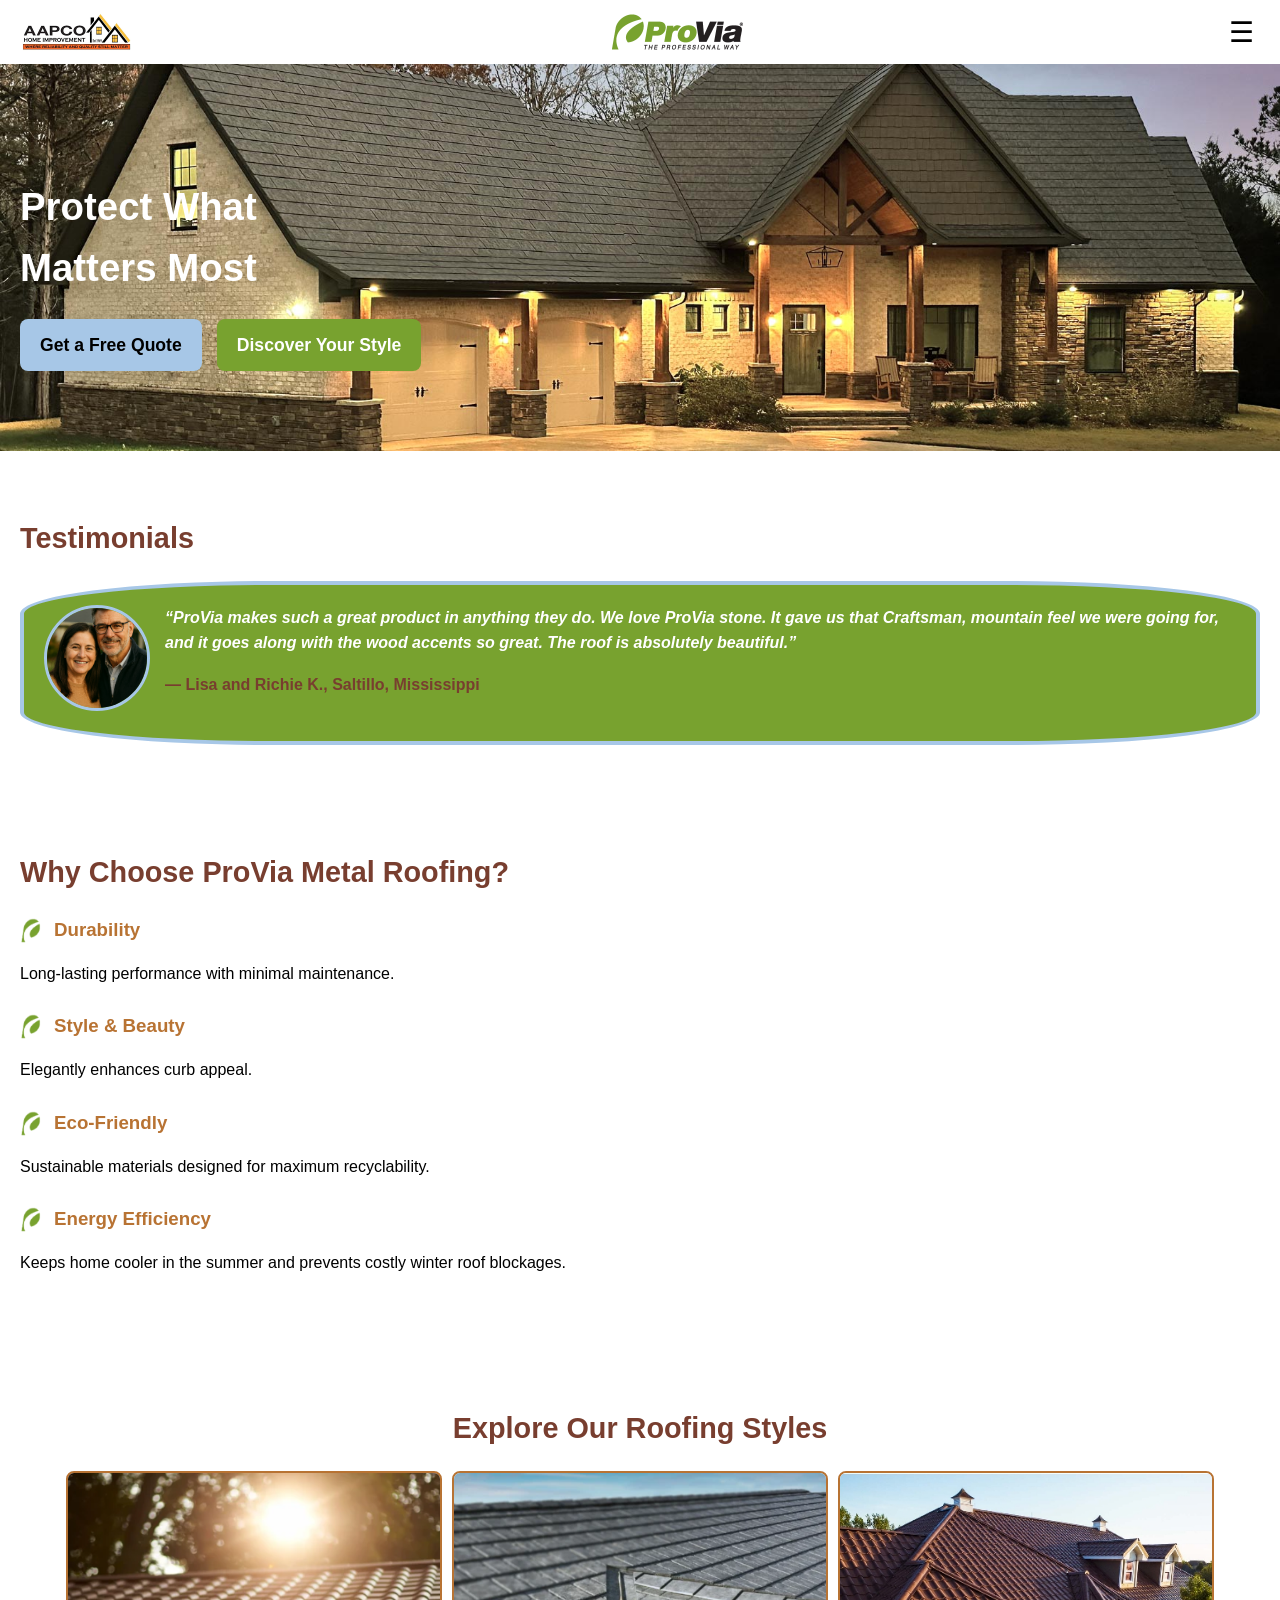
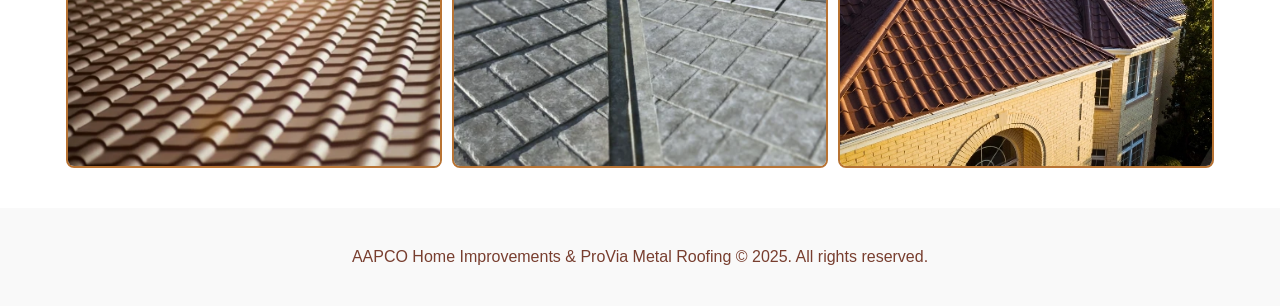
==== index.html @ 76f4d523 "intial website upload" ====
<!DOCTYPE html>
<html lang="en">
<head>
    <meta charset="UTF-8">
    <meta name="viewport" content="width=device-width, initial-scale=1.0">
    <title>AAPCO ProVia Metal Roofing</title>
    <link rel="stylesheet" href="css/styles.css">
</head>

<body>

    <!-- HEADER: Logos + Mobile Navigation -->
<header>
    <img src="images/aapco.png" alt="AAPCO Home Improvement logo">
    <img src="images/provialogo300.png" alt="ProVia logo">

    <button id="menu-toggle" aria-label="Open menu">
        ☰
    </button>

    <nav id="mobile-nav">
        <ul>
            <li><a href="#">Home</a></li>
            <li><a href="#">Products</a></li>
            <li><a href="#">Services</a></li>
            <li><a href="#">About Us</a></li>
            <li><a href="#">Testimonials</a></li>
            <li><a href="#">Resources</a></li>
            <li><a href="#">FAQ</a></li>
            <li><a href="#">Contact Us</a></li>
        </ul>
    </nav>
</header>

    <main>

        <!-- HERO SECTION -->
        <section id="hero">
            <h1>Protect What Matters Most</h1>

            <div class="cta-buttons">
                <a href="#" class="btn primary">Get a Free Quote</a>
                <a href="#" class="btn secondary">Discover Your Style</a>
            </div>
        </section>


        <!-- TESTIMONIALS SECTION -->
        <section id="testimonials">
            <h2>Testimonials</h2>

            <article>
                <img src="images/lisa-richie.png" alt="Lisa and Richie K.">
                <div class="testimonial-text">
                    <blockquote>
                    “ProVia makes such a great product in anything they do. We love ProVia stone. 
                    It gave us that Craftsman, mountain feel we were going for, and it goes along 
                    with the wood accents so great. The roof is absolutely beautiful.”
                    </blockquote>
                </div>
                <p class="customer-name">— Lisa and Richie K., Saltillo, Mississippi</p>
            </article>

        </section>

        <!-- WHY CHOOSE PROVIA SECTION -->
        <section id="why-choose">
            <h2>Why Choose ProVia Metal Roofing?</h2>

            <article>
                <h3>Durability</h3>
                <p>Long-lasting performance with minimal maintenance.</p>
            </article>

            <article>
                <h3>Style & Beauty</h3>
                <p>Elegantly enhances curb appeal.</p>
            </article>

            <article>
                <h3>Eco-Friendly</h3>
                <p>Sustainable materials designed for maximum recyclability.</p>
            </article>

            <article>
                <h3>Energy Efficiency</h3>
                <p>Keeps home cooler in the summer and prevents costly winter roof blockages.</p>
            </article>
        </section>

        <!-- ROOFING STYLES SECTION -->
        <section id="styles">
            <h2>Explore Our Roofing Styles</h2>

            <div class="style-grid">
                <img src="images/roofing4.png" alt="Roofing style 1">
                <img src="images/roofing5.png" alt="Roofing style 2">
                <img src="images/roofing3.jpeg" alt="Roofing style 3">
            </div>
        </section>


    </main>

    <!-- FOOTER -->
    <footer>
        <p>AAPCO Home Improvements & ProVia Metal Roofing © 2025. All rights reserved.</p>
    </footer>


</body>
</html>
---- css/styles.css ----
/* ---------- GLOBAL STYLES ---------- */

    body {
        font-family: 'DM Sans', sans-serif;
        background-color: #ffffff;
        color: #000000;
        margin: 0;
        padding: 0;
        line-height: 1.6;
    }

    img {
        max-width: 100%;
        display: block;
    }

    /* Brand Colors */
    :root {
        --green: rgb(120,162,47);
        --copper: rgb(120,62,47);
        --light-blue: rgb(167,199,231);
        --tan: rgb(184,115,51);
    }

    /* Wrapper for spacing */
    .wrapper {
        padding: 0 20px;
        margin: 0 auto;
        max-width: 1200px;
    }

    /* ---------- HEADER ---------- */

    header {
        background-color: #ffffff;
        padding: 12px 20px;
        display: flex;
        align-items: center;
        justify-content: space-between;
        position: sticky;
        top: 0;
        z-index: 1000;
    }

    header img {
        height: 40px;
    }

    #menu-toggle {
        background: none;
        border: none;
        font-size: 28px;
        cursor: pointer;
    }

    /* Mobile nav (hidden by default) */
    nav {
        display: none;
        flex-direction: column;
        background-color: #ffffff;
        padding: 10px 0;
    }

    nav a {
        padding: 12px 20px;
        text-decoration: none;
        color: white;
        background-color: var(--green);
        margin: 6px 0;
        border-radius: 4px;
        text-align: center;
        font-weight: 500;
    }

    nav a:hover {
        background-color: var(--light-blue);
        color: black;
    }

    /* ---------- HERO SECTION ---------- */

    #hero {
        background-image: url('../images/roofing-background.jpg');
        background-size: cover;
        background-position: center;
        padding: 80px 20px;
        color: white;
    }

    #hero h1 {
        font-size: 2.4rem;
        margin-bottom: 20px;
        max-width: 300px;
    }

    .cta-buttons {
        display: flex;
        gap: 15px;
    }

    .btn {
        padding: .75rem 1.25rem;
        width: auto;
        font-size: 1.1rem;
        font-weight: 700;
        text-align: center;
        border-radius: 8px;
        display: inline-block;
        text-decoration: none;
    }

    .btn.primary {
        background-color: var(--light-blue);
        color: black;
    }

    .btn.secondary {
        background-color: var(--green);
        color: white;
    }

    .btn:hover {
        opacity: 0.9;
    }

    /* ---------- TESTIMONIALS ---------- */

    #testimonials {
        padding: 40px 20px;

    }

    #testimonials h2 {
        font-size: 1.8rem;
        color: var(--copper);
        margin-bottom: 20px;
    }

    #testimonials article {
        background-color: var(--green);
        border: 4px solid var(--light-blue);
        padding: 20px;
        border-radius: 20%;
        color: white;
        overflow: auto;
    }

    /* Circle image */
    #testimonials article img {
        float: left; 
        width: 100px;
        height: 100px;
        border-radius: 50%;
        object-fit: cover;
        border: 3px solid rgb(167,199,231);
        margin-right: 15px;
        margin-bottom: 10px;
    }

    #testimonials blockquote {
        margin: 0 0 10px 0;
        font-style: italic;
        font-weight: 600;
    }

    .customer-name {
        font-weight: 600;
        font-size: medium;
        color: var(--copper);
    }

    /* ---------- WHY CHOOSE PROVIA ---------- */

    #why-choose {
        padding: 40px 20px;
    }

    #why-choose h2 {
        font-size: 1.8rem;
        color: var(--copper);
        margin-bottom: 20px;
    }

    #why-choose article {
        margin-bottom: 25px;
    }

    #why-choose h3 {
        color: var(--tan);
        margin-bottom: 8px;
    }

    #why-choose h3 {
    color: var(--tan);
    margin-bottom: 8px;
    padding-left: 34px;              
    background-image: url('../images/logo.png'); 
    background-size: 44px 44px;
    background-repeat: no-repeat;
    background-position: -12px center;
    }

    /* ---------- ROOFING STYLES ---------- */

    #styles {
        padding: 40px 20px;
        text-align: center;
    }

    #styles h2 {
        font-size: 1.8rem;
        color: var(--copper);
        margin-bottom: 20px;
    }

    .style-grid {
    display: flex;
    justify-content: center;
    gap: 10px;
    flex-wrap: wrap;
}

    .style-grid img {
    width: 30%;
    border: 2px solid var(--tan);
    border-radius: 8px;
    object-fit: cover;
}

    /* ---------- FOOTER ---------- */

    footer {
        text-align: center;
        padding: 20px;
        background-color: #f9f9f9;
        color: var(--copper);
        font-weight: 500;
    }
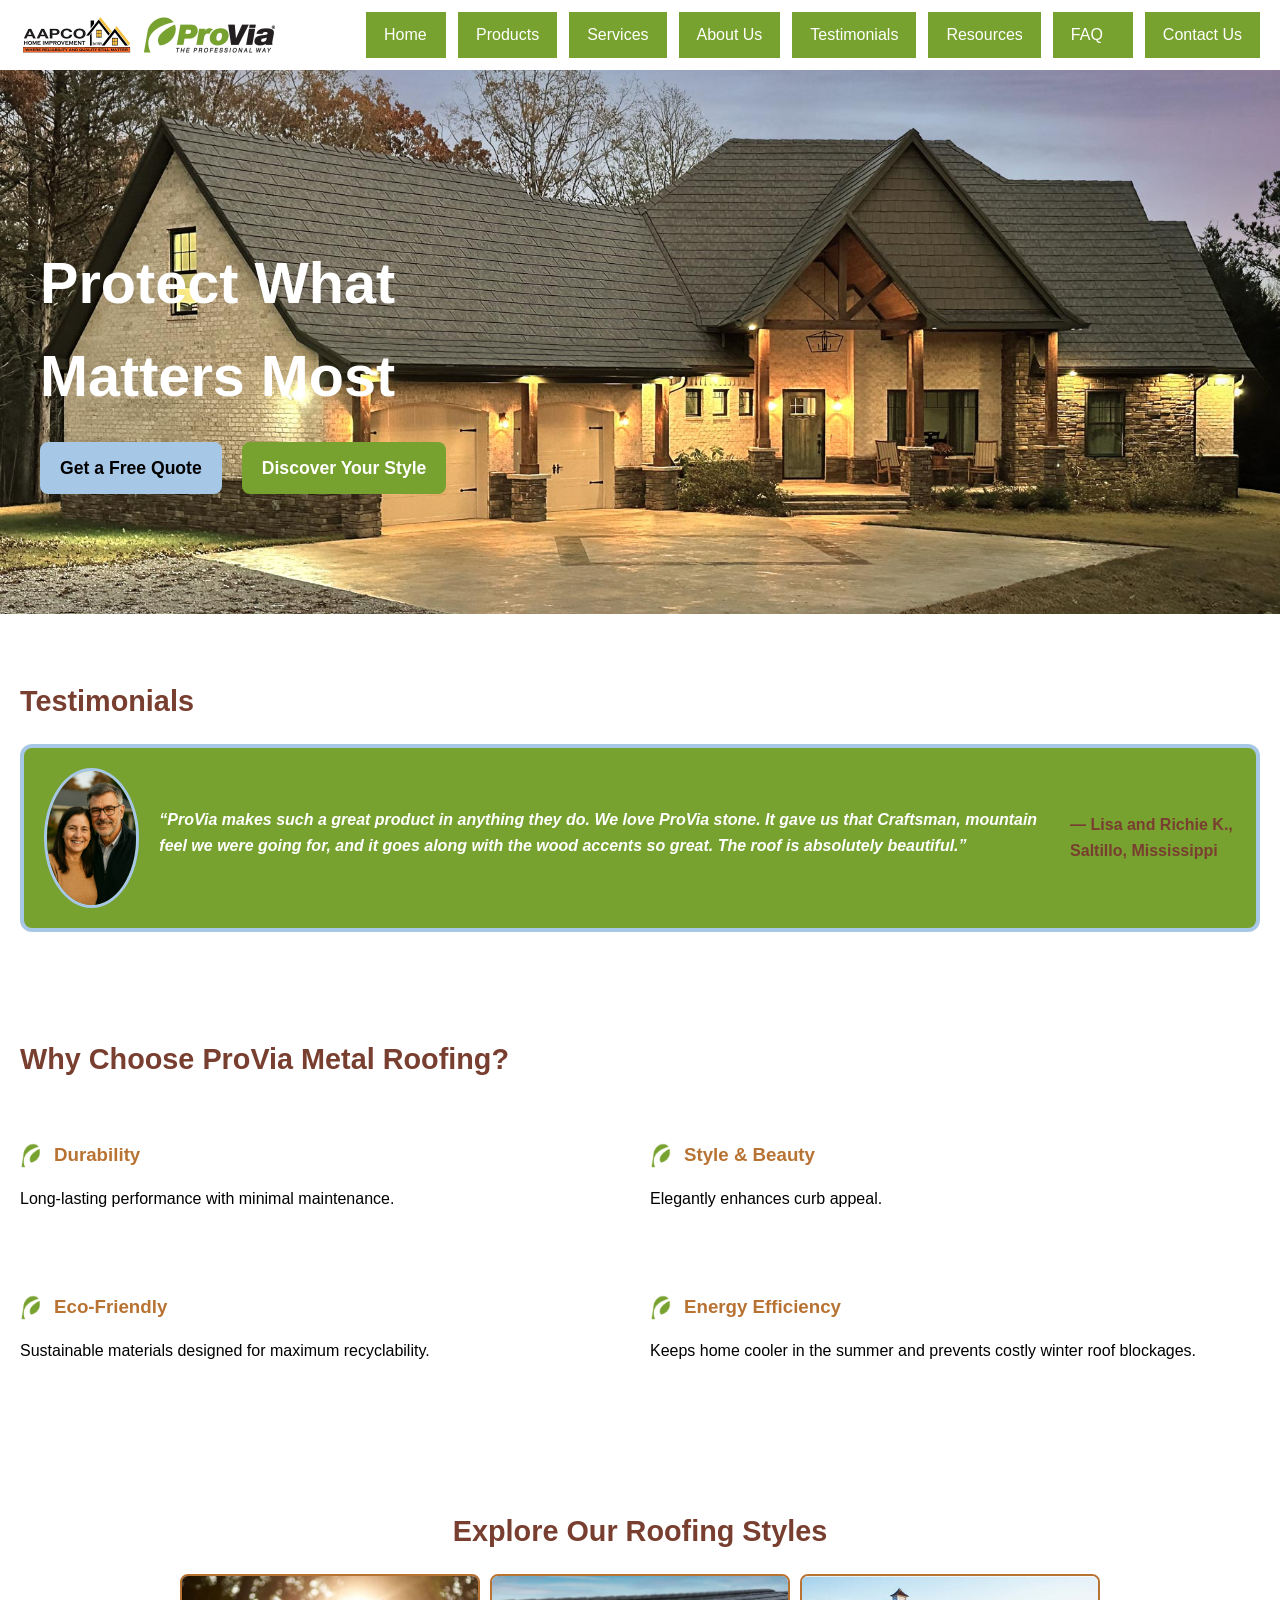
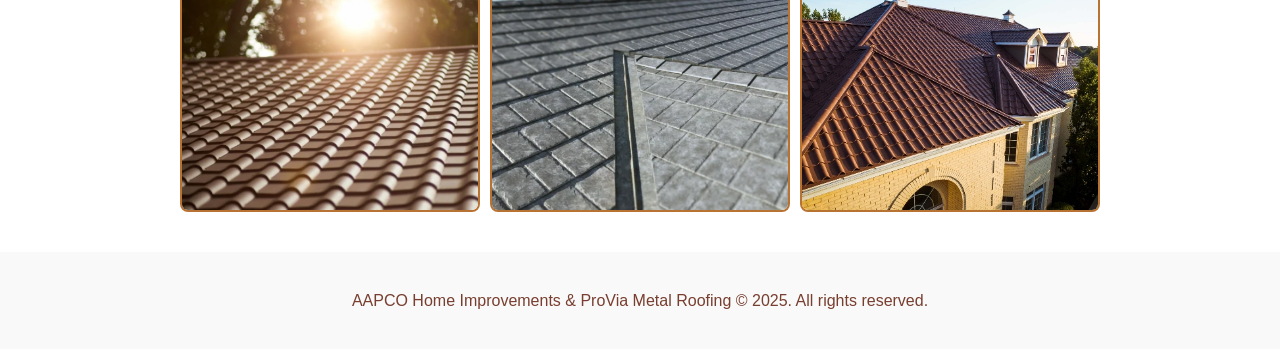
==== commit b5070c88: "fix nav bar" ====
--- a/index.html
+++ b/index.html
@@ -9,15 +9,32 @@
 
 <body>
 
-    <!-- HEADER: Logos + Mobile Navigation -->
 <header>
-    <img src="images/aapco.png" alt="AAPCO Home Improvement logo">
-    <img src="images/provialogo300.png" alt="ProVia logo">
 
-    <button id="menu-toggle" aria-label="Open menu">
-        ☰
-    </button>
+    <!-- LOGOS -->
+    <div class="logo-group">
+        <img src="images/aapco.png" alt="AAPCO Home Improvement logo">
+        <img src="images/provialogo300.png" alt="ProVia logo">
+    </div>
 
+    <!-- DESKTOP NAVIGATION -->
+    <nav class="main-nav">
+        <ul>
+            <li><a href="#">Home</a></li>
+            <li><a href="#">Products</a></li>
+            <li><a href="#">Services</a></li>
+            <li><a href="#">About Us</a></li>
+            <li><a href="#">Testimonials</a></li>
+            <li><a href="#">Resources</a></li>
+            <li><a href="#">FAQ</a></li>
+            <li><a href="#">Contact Us</a></li>
+        </ul>
+    </nav>
+
+    <!-- MOBILE MENU BUTTON -->
+    <button id="menu-toggle" aria-label="Open menu">☰</button>
+
+    <!-- MOBILE NAV -->
     <nav id="mobile-nav">
         <ul>
             <li><a href="#">Home</a></li>
@@ -30,83 +47,81 @@
             <li><a href="#">Contact Us</a></li>
         </ul>
     </nav>
+
 </header>
 
-    <main>
+<main>
 
-        <!-- HERO SECTION -->
-        <section id="hero">
-            <h1>Protect What Matters Most</h1>
+    <!-- HERO SECTION -->
+    <section id="hero">
+        <h1>Protect What Matters Most</h1>
 
-            <div class="cta-buttons">
-                <a href="#" class="btn primary">Get a Free Quote</a>
-                <a href="#" class="btn secondary">Discover Your Style</a>
+        <div class="cta-buttons">
+            <a href="#" class="btn primary">Get a Free Quote</a>
+            <a href="#" class="btn secondary">Discover Your Style</a>
+        </div>
+    </section>
+
+    <!-- TESTIMONIALS SECTION -->
+    <section id="testimonials">
+        <h2>Testimonials</h2>
+
+        <article>
+            <img src="images/lisa-richie.png" alt="Lisa and Richie K.">
+            <div class="testimonial-text">
+                <blockquote>
+                    “ProVia makes such a great product in anything they do. We love ProVia stone.
+                    It gave us that Craftsman, mountain feel we were going for, and it goes along
+                    with the wood accents so great. The roof is absolutely beautiful.”
+                </blockquote>
             </div>
-        </section>
+            <p class="customer-name">— Lisa and Richie K., Saltillo, Mississippi</p>
+        </article>
 
+    </section>
 
-        <!-- TESTIMONIALS SECTION -->
-        <section id="testimonials">
-            <h2>Testimonials</h2>
+    <!-- WHY CHOOSE PROVIA SECTION -->
+    <section id="why-choose">
+        <h2>Why Choose ProVia Metal Roofing?</h2>
 
-            <article>
-                <img src="images/lisa-richie.png" alt="Lisa and Richie K.">
-                <div class="testimonial-text">
-                    <blockquote>
-                    “ProVia makes such a great product in anything they do. We love ProVia stone. 
-                    It gave us that Craftsman, mountain feel we were going for, and it goes along 
-                    with the wood accents so great. The roof is absolutely beautiful.”
-                    </blockquote>
-                </div>
-                <p class="customer-name">— Lisa and Richie K., Saltillo, Mississippi</p>
-            </article>
+        <article>
+            <h3>Durability</h3>
+            <p>Long-lasting performance with minimal maintenance.</p>
+        </article>
 
-        </section>
+        <article>
+            <h3>Style & Beauty</h3>
+            <p>Elegantly enhances curb appeal.</p>
+        </article>
 
-        <!-- WHY CHOOSE PROVIA SECTION -->
-        <section id="why-choose">
-            <h2>Why Choose ProVia Metal Roofing?</h2>
+        <article>
+            <h3>Eco-Friendly</h3>
+            <p>Sustainable materials designed for maximum recyclability.</p>
+        </article>
 
-            <article>
-                <h3>Durability</h3>
-                <p>Long-lasting performance with minimal maintenance.</p>
-            </article>
+        <article>
+            <h3>Energy Efficiency</h3>
+            <p>Keeps home cooler in the summer and prevents costly winter roof blockages.</p>
+        </article>
+    </section>
 
-            <article>
-                <h3>Style & Beauty</h3>
-                <p>Elegantly enhances curb appeal.</p>
-            </article>
+    <!-- ROOFING STYLES SECTION -->
+    <section id="styles">
+        <h2>Explore Our Roofing Styles</h2>
 
-            <article>
-                <h3>Eco-Friendly</h3>
-                <p>Sustainable materials designed for maximum recyclability.</p>
-            </article>
+        <div class="style-grid">
+            <img src="images/roofing4.png" alt="Roofing style 1">
+            <img src="images/roofing5.png" alt="Roofing style 2">
+            <img src="images/roofing3.jpeg" alt="Roofing style 3">
+        </div>
+    </section>
 
-            <article>
-                <h3>Energy Efficiency</h3>
-                <p>Keeps home cooler in the summer and prevents costly winter roof blockages.</p>
-            </article>
-        </section>
+</main>
 
-        <!-- ROOFING STYLES SECTION -->
-        <section id="styles">
-            <h2>Explore Our Roofing Styles</h2>
-
-            <div class="style-grid">
-                <img src="images/roofing4.png" alt="Roofing style 1">
-                <img src="images/roofing5.png" alt="Roofing style 2">
-                <img src="images/roofing3.jpeg" alt="Roofing style 3">
-            </div>
-        </section>
-
-
-    </main>
-
-    <!-- FOOTER -->
-    <footer>
-        <p>AAPCO Home Improvements & ProVia Metal Roofing © 2025. All rights reserved.</p>
-    </footer>
-
+<!-- FOOTER -->
+<footer>
+    <p>AAPCO Home Improvements & ProVia Metal Roofing © 2025. All rights reserved.</p>
+</footer>
 
 </body>
 </html>
--- a/css/styles.css
+++ b/css/styles.css
@@ -1,238 +1,376 @@
-    /* ---------- GLOBAL STYLES ---------- */
-
-    body {
-        font-family: 'DM Sans', sans-serif;
-        background-color: #ffffff;
-        color: #000000;
-        margin: 0;
-        padding: 0;
-        line-height: 1.6;
-    }
-
-    img {
-        max-width: 100%;
-        display: block;
-    }
-
-    /* Brand Colors */
-    :root {
-        --green: rgb(120,162,47);
-        --copper: rgb(120,62,47);
-        --light-blue: rgb(167,199,231);
-        --tan: rgb(184,115,51);
-    }
-
-    /* Wrapper for spacing */
-    .wrapper {
-        padding: 0 20px;
-        margin: 0 auto;
-        max-width: 1200px;
-    }
-
-    /* ---------- HEADER ---------- */
-
-    header {
-        background-color: #ffffff;
-        padding: 12px 20px;
-        display: flex;
-        align-items: center;
-        justify-content: space-between;
-        position: sticky;
-        top: 0;
-        z-index: 1000;
-    }
-
-    header img {
-        height: 40px;
-    }
-
-    #menu-toggle {
-        background: none;
-        border: none;
-        font-size: 28px;
-        cursor: pointer;
-    }
-
-    /* Mobile nav (hidden by default) */
-    nav {
-        display: none;
-        flex-direction: column;
-        background-color: #ffffff;
-        padding: 10px 0;
-    }
-
-    nav a {
-        padding: 12px 20px;
-        text-decoration: none;
-        color: white;
-        background-color: var(--green);
-        margin: 6px 0;
-        border-radius: 4px;
-        text-align: center;
-        font-weight: 500;
-    }
-
-    nav a:hover {
-        background-color: var(--light-blue);
-        color: black;
-    }
-
-    /* ---------- HERO SECTION ---------- */
-
-    #hero {
-        background-image: url('../images/roofing-background.jpg');
-        background-size: cover;
-        background-position: center;
-        padding: 80px 20px;
-        color: white;
-    }
-
-    #hero h1 {
-        font-size: 2.4rem;
-        margin-bottom: 20px;
-        max-width: 300px;
-    }
-
-    .cta-buttons {
-        display: flex;
-        gap: 15px;
-    }
-
-    .btn {
-        padding: .75rem 1.25rem;
-        width: auto;
-        font-size: 1.1rem;
-        font-weight: 700;
-        text-align: center;
-        border-radius: 8px;
-        display: inline-block;
-        text-decoration: none;
-    }
-
-    .btn.primary {
-        background-color: var(--light-blue);
-        color: black;
-    }
-
-    .btn.secondary {
-        background-color: var(--green);
-        color: white;
-    }
-
-    .btn:hover {
-        opacity: 0.9;
-    }
-
-    /* ---------- TESTIMONIALS ---------- */
-
-    #testimonials {
-        padding: 40px 20px;
-
-    }
-
-    #testimonials h2 {
-        font-size: 1.8rem;
-        color: var(--copper);
-        margin-bottom: 20px;
-    }
-
-    #testimonials article {
-        background-color: var(--green);
-        border: 4px solid var(--light-blue);
-        padding: 20px;
-        border-radius: 20%;
-        color: white;
-        overflow: auto;
-    }
-
-    /* Circle image */
-    #testimonials article img {
-        float: left; 
-        width: 100px;
-        height: 100px;
-        border-radius: 50%;
-        object-fit: cover;
-        border: 3px solid rgb(167,199,231);
-        margin-right: 15px;
-        margin-bottom: 10px;
-    }
-
-    #testimonials blockquote {
-        margin: 0 0 10px 0;
-        font-style: italic;
-        font-weight: 600;
-    }
-
-    .customer-name {
-        font-weight: 600;
-        font-size: medium;
-        color: var(--copper);
-    }
-
-    /* ---------- WHY CHOOSE PROVIA ---------- */
-
-    #why-choose {
-        padding: 40px 20px;
-    }
-
-    #why-choose h2 {
-        font-size: 1.8rem;
-        color: var(--copper);
-        margin-bottom: 20px;
-    }
-
-    #why-choose article {
-        margin-bottom: 25px;
-    }
-
-    #why-choose h3 {
-        color: var(--tan);
-        margin-bottom: 8px;
-    }
-
-    #why-choose h3 {
+/* ---------- GLOBAL STYLES ---------- */
+
+* {
+    box-sizing: border-box;
+}
+
+body {
+    font-family: 'DM Sans', sans-serif;
+    background-color: #ffffff;
+    color: #000000;
+    margin: 0;
+    padding: 0;
+    line-height: 1.6;
+}
+
+img {
+    max-width: 100%;
+    display: block;
+}
+
+/* Brand Colors */
+:root {
+    --green: rgb(120,162,47);
+    --copper: rgb(120,62,47);
+    --light-blue: rgb(167,199,231);
+    --tan: rgb(184,115,51);
+}
+
+/* Wrapper for spacing */
+.wrapper {
+    padding: 0 20px;
+    margin: 0 auto;
+    max-width: 1200px;
+}
+
+/* ---------- HEADER ---------- */
+
+header {
+    flex-wrap: nowrap;
+    overflow-x: auto;
+    gap: 10px;
+    background-color: #ffffff;
+    padding: 12px 20px;
+    display: flex;
+    align-items: center;
+    justify-content: space-between;
+    position: sticky;
+    top: 0;
+    z-index: 1000;
+}
+
+#menu-toggle {
+    background: none;
+    border: none;
+    font-size: 28px;
+    cursor: pointer;
+}
+
+/* ------- Logo group --------- */
+.logo-group {
+    display: flex;
+    align-items: center;
+    gap: 12px; 
+    flex-shrink: 0;
+}
+
+.logo-group img {
+    height: 40px; 
+    width: auto;
+}
+
+/* ---------- DESKTOP NAV (button bar) ---------- */
+
+.main-nav {
+    display: none; /* hidden on mobile */
+    flex-shrink: 0;
+}
+
+.main-nav ul {
+    list-style: none;
+    display: flex;
+    flex-wrap: nowrap;
+    overflow-x: auto;
+    white-space: nowrap;      
+    justify-content: center;
+    gap: 12px;      
+    padding: 0;
+    margin: 0 auto;
+    max-width: 1500px;     
+    flex-shrink: 0;
+}
+
+
+.main-nav a {
+    min-width: 80px;
+    display: inline-block;
+    padding: 10px 18px;
+    background-color: var(--green);
+    color: white;
+    text-decoration: none;
+    font-weight: 400;
+    transition: background-color .2s ease, color .2s ease, border-color .2s ease;
+}
+
+.main-nav a:hover {
+    background-color: var(--light-blue);
+    border-color: var(--light-blue);
+    color: black;
+}
+
+/* ---------- MOBILE NAV ONLY ---------- */
+
+#mobile-nav {
+    display: none;
+    flex-direction: column;
+    background-color: #ffffff;
+    padding: 10px 0;
+}
+
+#mobile-nav.open {
+    display: flex;
+}
+
+#mobile-nav a {
+    padding: 12px 20px;
+    text-decoration: none;
+    color: white;
+    background-color: var(--green);
+    margin: 6px 0;
+    border-radius: 4px;
+    text-align: center;
+    font-weight: 500;
+}
+
+#mobile-nav a:hover {
+    background-color: var(--light-blue);
+    color: black;
+}
+
+/* ---------- HERO SECTION ---------- */
+
+#hero {
+    background-image: url('../images/roofing-background.jpg');
+    background-size: cover;
+    background-position: center;
+    padding: 80px 20px;
+    color: white;
+}
+
+#hero h1 {
+    font-size: 2.4rem;
+    margin-bottom: 20px;
+    max-width: 300px;
+}
+
+.cta-buttons {
+    display: flex;
+    gap: 15px;
+}
+
+.btn {
+    padding: .75rem 1.25rem;
+    width: auto;
+    font-size: 1.1rem;
+    font-weight: 700;
+    text-align: center;
+    border-radius: 8px;
+    display: inline-block;
+    text-decoration: none;
+}
+
+.btn.primary {
+    background-color: var(--light-blue);
+    color: black;
+}
+
+.btn.secondary {
+    background-color: var(--green);
+    color: white;
+}
+
+.btn:hover {
+    opacity: 0.9;
+}
+
+/* ---------- TESTIMONIALS ---------- */
+
+#testimonials {
+    padding: 40px 20px;
+}
+
+#testimonials h2 {
+    font-size: 1.8rem;
+    color: var(--copper);
+    margin-bottom: 20px;
+}
+
+#testimonials article {
+    background-color: var(--green);
+    border: 4px solid var(--light-blue);
+    padding: 20px;
+    border-radius: 12px;
+    color: white;
+    overflow: auto;
+}
+
+/* Circle image */
+#testimonials article img {
+    float: left;
+    width: 100px;
+    height: 100px;
+    border-radius: 50%;
+    object-fit: cover;
+    border: 3px solid rgb(167,199,231);
+    margin-right: 15px;
+    margin-bottom: 10px;
+}
+
+#testimonials blockquote {
+    margin: 0 0 10px 0;
+    font-style: italic;
+    font-weight: 600;
+}
+
+.customer-name {
+    font-weight: 600;
+    font-size: medium;
+    color: var(--copper);
+}
+
+/* ---------- WHY CHOOSE PROVIA ---------- */
+
+#why-choose {
+    padding: 40px 20px;
+}
+
+#why-choose h2 {
+    font-size: 1.8rem;
+    color: var(--copper);
+    margin-bottom: 20px;
+}
+
+#why-choose article {
+    margin-bottom: 25px;
+}
+
+#why-choose h3 {
     color: var(--tan);
     margin-bottom: 8px;
-    padding-left: 34px;              
-    background-image: url('../images/logo.png'); 
+    padding-left: 34px;
+    background-image: url('../images/logo.png');
     background-size: 44px 44px;
     background-repeat: no-repeat;
     background-position: -12px center;
-    }
-
-    /* ---------- ROOFING STYLES ---------- */
-
-    #styles {
-        padding: 40px 20px;
-        text-align: center;
-    }
-
-    #styles h2 {
-        font-size: 1.8rem;
-        color: var(--copper);
-        margin-bottom: 20px;
-    }
-
-    .style-grid {
+}
+
+/* ---------- ROOFING STYLES ---------- */
+
+#styles {
+    padding: 40px 20px;
+    text-align: center;
+}
+
+#styles h2 {
+    font-size: 1.8rem;
+    color: var(--copper);
+    margin-bottom: 20px;
+}
+
+.style-grid {
     display: flex;
     justify-content: center;
     gap: 10px;
     flex-wrap: wrap;
 }
 
-    .style-grid img {
-    width: 30%;
+.style-grid img {
+    width: 100%;
+    max-width: 300px;
     border: 2px solid var(--tan);
     border-radius: 8px;
     object-fit: cover;
 }
 
-    /* ---------- FOOTER ---------- */
-
-    footer {
-        text-align: center;
-        padding: 20px;
-        background-color: #f9f9f9;
-        color: var(--copper);
-        font-weight: 500;
-    }+/* ---------- FOOTER ---------- */
+
+footer {
+    text-align: center;
+    padding: 20px;
+    background-color: #f9f9f9;
+    color: var(--copper);
+    font-weight: 500;
+}
+
+/* ---------- TABLET (min-width: 600px) ---------- */
+
+@media (min-width: 600px) {
+   
+    /* Hide hamburger + mobile nav */
+    #menu-toggle {
+        display: none;
+    }
+
+    #mobile-nav {
+        display: none !important;
+    }
+
+    /* Show desktop nav */
+    .main-nav {
+        display: block;
+    }
+
+
+    /* Hero */
+    #hero {
+        padding: 120px 40px;
+    }
+
+    #hero h1 {
+        font-size: 3rem;
+        max-width: 500px;
+    }
+
+    .cta-buttons {
+        gap: 20px;
+    }
+
+    /* Testimonials: side-by-side */
+    #testimonials article {
+        display: flex;
+        align-items: center;
+        gap: 20px;
+    }
+
+    #testimonials article img {
+        float: none;
+        width: 140px;
+        height: 140px;
+        margin: 0;
+    }
+
+    /* Why Choose: 2-column grid */
+    #why-choose {
+        display: grid;
+        grid-template-columns: repeat(2, 1fr);
+        gap: 20px;
+    }
+
+    #why-choose h2 {
+        grid-column: 1 / -1;
+    }
+
+    /* Roofing Styles: 2 columns */
+    .style-grid img {
+        width: 45%;
+    }
+}
+
+/* ---------- DESKTOP (min-width: 900px) ---------- */
+
+@media (min-width: 900px) {
+
+    /* Why Choose: 2 columns */
+    #why-choose {
+        grid-template-columns: repeat(2, 1fr);
+    }
+
+    /* Roofing Styles: 3 columns */
+    .style-grid img {
+        width: 30%;
+    }
+
+    #hero h1 {
+        font-size: 3.6rem;
+    }
+}
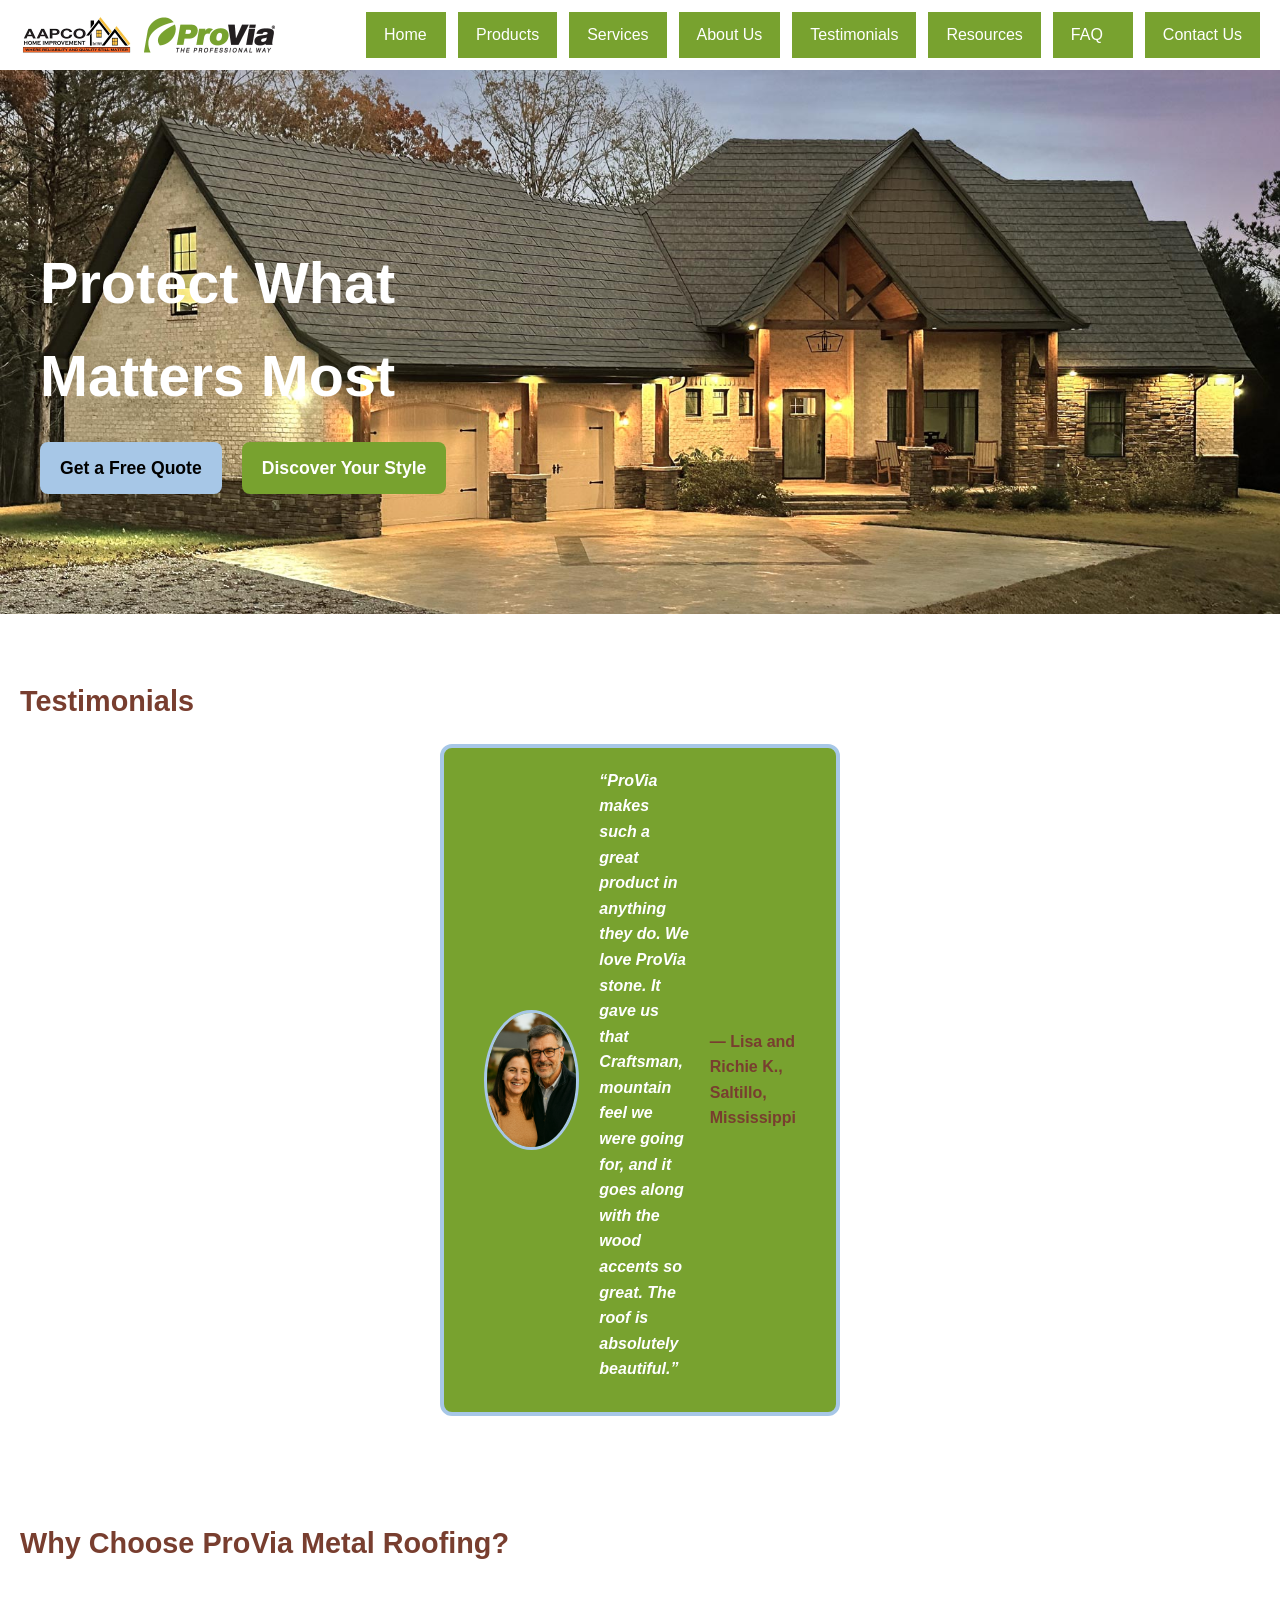
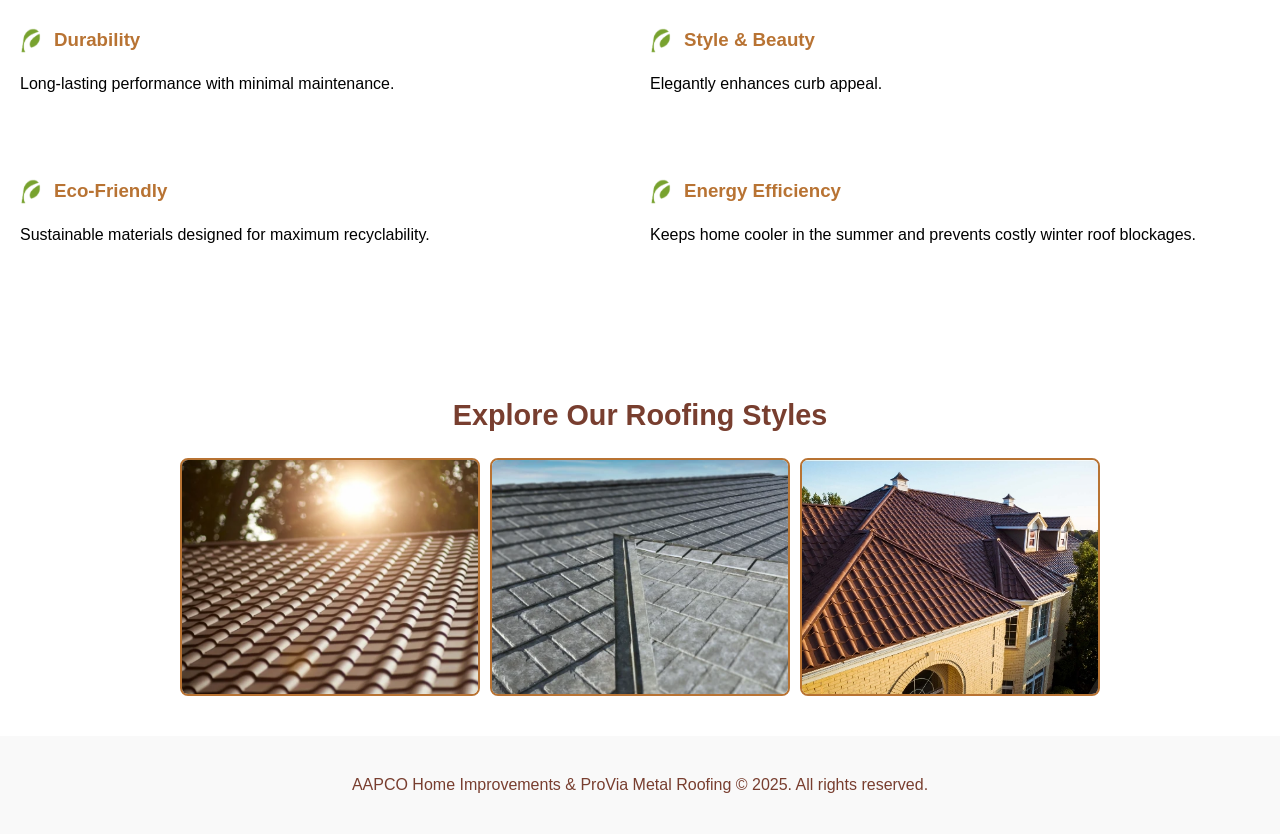
==== commit 193561e8: "fixed the navigation on mobile" ====
--- a/index.html
+++ b/index.html
@@ -122,6 +122,6 @@
 <footer>
     <p>AAPCO Home Improvements & ProVia Metal Roofing © 2025. All rights reserved.</p>
 </footer>
-
+<script src="js/script.js"></script>
 </body>
 </html>
--- a/css/styles.css
+++ b/css/styles.css
@@ -37,7 +37,6 @@
 
 header {
     flex-wrap: nowrap;
-    overflow-x: auto;
     gap: 10px;
     background-color: #ffffff;
     padding: 12px 20px;
@@ -47,6 +46,7 @@
     position: sticky;
     top: 0;
     z-index: 1000;
+    position: relative;
 }
 
 #menu-toggle {
@@ -112,9 +112,14 @@
 
 #mobile-nav {
     display: none;
+    position: absolute;
+    top: 100%;          /* places it directly under the header */
+    left: 0;
+    width: 100%;
+    background-color: #ffffff;
     flex-direction: column;
-    background-color: #ffffff;
     padding: 10px 0;
+    z-index: 999;       /* keeps it above content */
 }
 
 #mobile-nav.open {
@@ -122,6 +127,8 @@
 }
 
 #mobile-nav a {
+    display: block;
+    width: 100%;
     padding: 12px 20px;
     text-decoration: none;
     color: white;
@@ -130,6 +137,14 @@
     border-radius: 4px;
     text-align: center;
     font-weight: 500;
+}
+
+#mobile-nav ul {
+    list-style: none;        
+    padding: 0;             
+    margin: 0;              
+    flex-direction: column;
+    text-align: center;      
 }
 
 #mobile-nav a:hover {
@@ -330,6 +345,10 @@
         display: flex;
         align-items: center;
         gap: 20px;
+        max-width: 400px;
+        margin: 0 auto;
+        padding-left: 40px;
+        padding-right: 40px;
     }
 
     #testimonials article img {
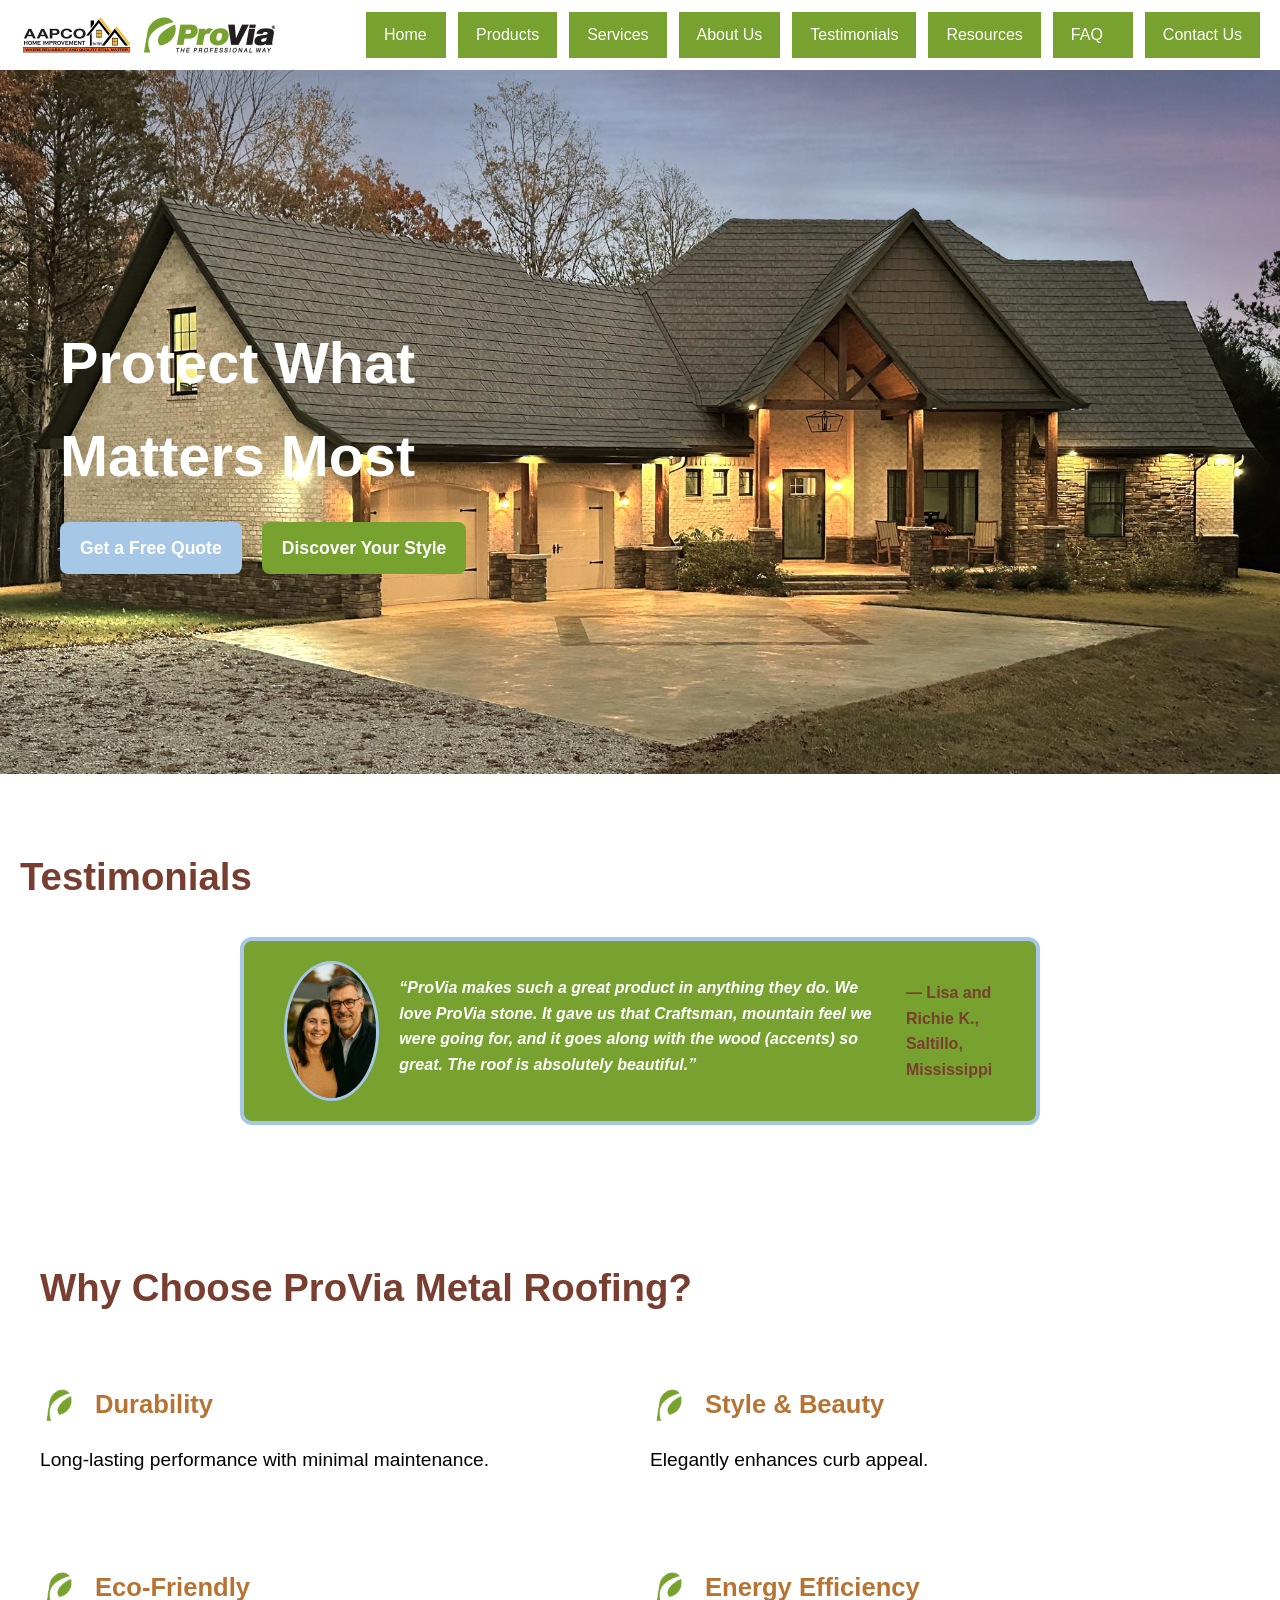
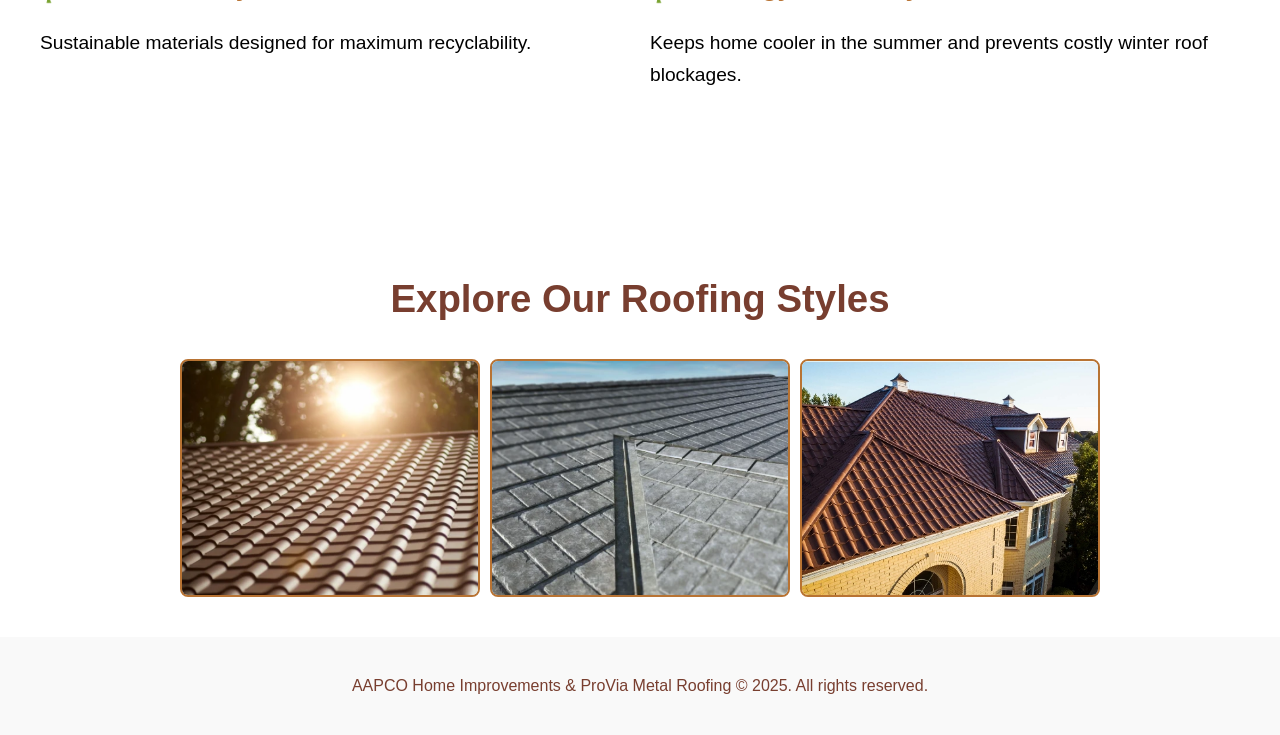
==== commit 60991f53: "publish" ====
--- a/index.html
+++ b/index.html
@@ -2,7 +2,7 @@
 <html lang="en">
 <head>
     <meta charset="UTF-8">
-    <meta name="viewport" content="width=device-width, initial-scale=1.0">
+    <meta name="viewport" content="width=device-width, initial-scale=.8">
     <title>AAPCO ProVia Metal Roofing</title>
     <link rel="stylesheet" href="css/styles.css">
 </head>
@@ -54,30 +54,40 @@
 
     <!-- HERO SECTION -->
     <section id="hero">
+        <div class="hero-content"> 
         <h1>Protect What Matters Most</h1>
-
         <div class="cta-buttons">
             <a href="#" class="btn primary">Get a Free Quote</a>
             <a href="#" class="btn secondary">Discover Your Style</a>
         </div>
+        </div>
     </section>
 
     <!-- TESTIMONIALS SECTION -->
-    <section id="testimonials">
-        <h2>Testimonials</h2>
+   <section id="testimonials">
+    <h2>Testimonials</h2>
 
-        <article>
+    <div class="testimonial-slider">
+
+        <article class="testimonial active">
             <img src="images/lisa-richie.png" alt="Lisa and Richie K.">
-            <div class="testimonial-text">
-                <blockquote>
-                    “ProVia makes such a great product in anything they do. We love ProVia stone.
-                    It gave us that Craftsman, mountain feel we were going for, and it goes along
-                    with the wood accents so great. The roof is absolutely beautiful.”
-                </blockquote>
-            </div>
+            <blockquote>“ProVia makes such a great product in anything they do. We love ProVia stone. It gave us that Craftsman, mountain feel we were going for, and it goes along with the wood (accents) so great. The roof is absolutely beautiful.”</blockquote>
             <p class="customer-name">— Lisa and Richie K., Saltillo, Mississippi</p>
         </article>
 
+        <article class="testimonial">
+            <img src="images/curt.png" alt="Customer 2">
+            <blockquote>“The contractors presented options to me, and ProVia kept bubbling to the top. A lot of the neighbors made compliments about how it looks nice. When everything came together, it exceeded our expectations.”</blockquote>
+            <p class="customer-name">– Curt T., Canton, Ohio</p>
+        </article>
+
+        <article class="testimonial">
+            <img src="images/bobby.png" alt="Customer 3">
+            <blockquote>The (ProVia) metal barrel tile roof checked all the boxes—it was going to give us the longevity, it was going to look great, be low maintenance—everything that we were looking for. We’ve gotten so many compliments on it.”</blockquote>
+            <p class="customer-name">-Bobby C., Columbus, Ohio</p>
+        </article>
+
+    </div>
     </section>
 
     <!-- WHY CHOOSE PROVIA SECTION -->
@@ -107,7 +117,7 @@
 
     <!-- ROOFING STYLES SECTION -->
     <section id="styles">
-        <h2>Explore Our Roofing Styles</h2>
+        <h2><a href="#styles">Explore Our Roofing Styles</a></h2>
 
         <div class="style-grid">
             <img src="images/roofing4.png" alt="Roofing style 1">
--- a/css/styles.css
+++ b/css/styles.css
@@ -160,6 +160,14 @@
     background-position: center;
     padding: 80px 20px;
     color: white;
+    width: 100%;
+    max-width: 100%;
+    padding-left: 0;
+    padding-right: 0;
+}
+
+.hero-content {
+    padding: 80px 20px;
 }
 
 #hero h1 {
@@ -186,7 +194,7 @@
 
 .btn.primary {
     background-color: var(--light-blue);
-    color: black;
+    color: white;
 }
 
 .btn.secondary {
@@ -194,9 +202,14 @@
     color: white;
 }
 
-.btn:hover {
-    opacity: 0.9;
-}
+.btn.primary:hover {
+    background-color: var(--green);
+}
+
+.btn.secondary:hover {
+    background-color: var(--light-blue);
+}
+
 
 /* ---------- TESTIMONIALS ---------- */
 
@@ -217,6 +230,24 @@
     border-radius: 12px;
     color: white;
     overflow: auto;
+}
+
+.testimonial-slider {
+    position: relative;
+}
+
+.testimonial {
+    opacity: 0;
+    position: absolute;
+    top: 0;
+    left: 0;
+    width: 100%;
+    transition: opacity .6s ease;
+}
+
+.testimonial.active {
+    opacity: 1;
+    position: relative;
 }
 
 /* Circle image */
@@ -282,6 +313,16 @@
     margin-bottom: 20px;
 }
 
+#styles h2 a {
+    color: inherit;         
+    text-decoration: none;  
+}
+
+#styles h2 a:hover {
+    color: var(--tan);       
+}
+
+
 .style-grid {
     display: flex;
     justify-content: center;
@@ -345,7 +386,7 @@
         display: flex;
         align-items: center;
         gap: 20px;
-        max-width: 400px;
+        max-width: 800px;
         margin: 0 auto;
         padding-left: 40px;
         padding-right: 40px;
@@ -392,4 +433,38 @@
     #hero h1 {
         font-size: 3.6rem;
     }
+
+/* Testimonials: larger on desktop */
+#testimonials h2 {
+    font-size: 2.4rem;  
+    margin-bottom: 30px; 
+}
+
+
+/* Make Why Choose section larger on desktop */
+#why-choose {
+    padding: 60px 40px; 
+}
+
+#why-choose h2 {
+    font-size: 2.4rem;
+}
+
+#why-choose h3 {
+    font-size: 1.6rem; 
+    background-size: 60px 60px;
+    padding-left: 55px;
+}
+
+#why-choose p {
+    font-size: 1.2rem; 
+    line-height: 1.7;
+}
+
+/* Make Roofing Styles section larger on desktop */
+
+#styles h2 {
+    font-size: 2.4rem;   
+    margin-bottom: 30px; 
+}
 }
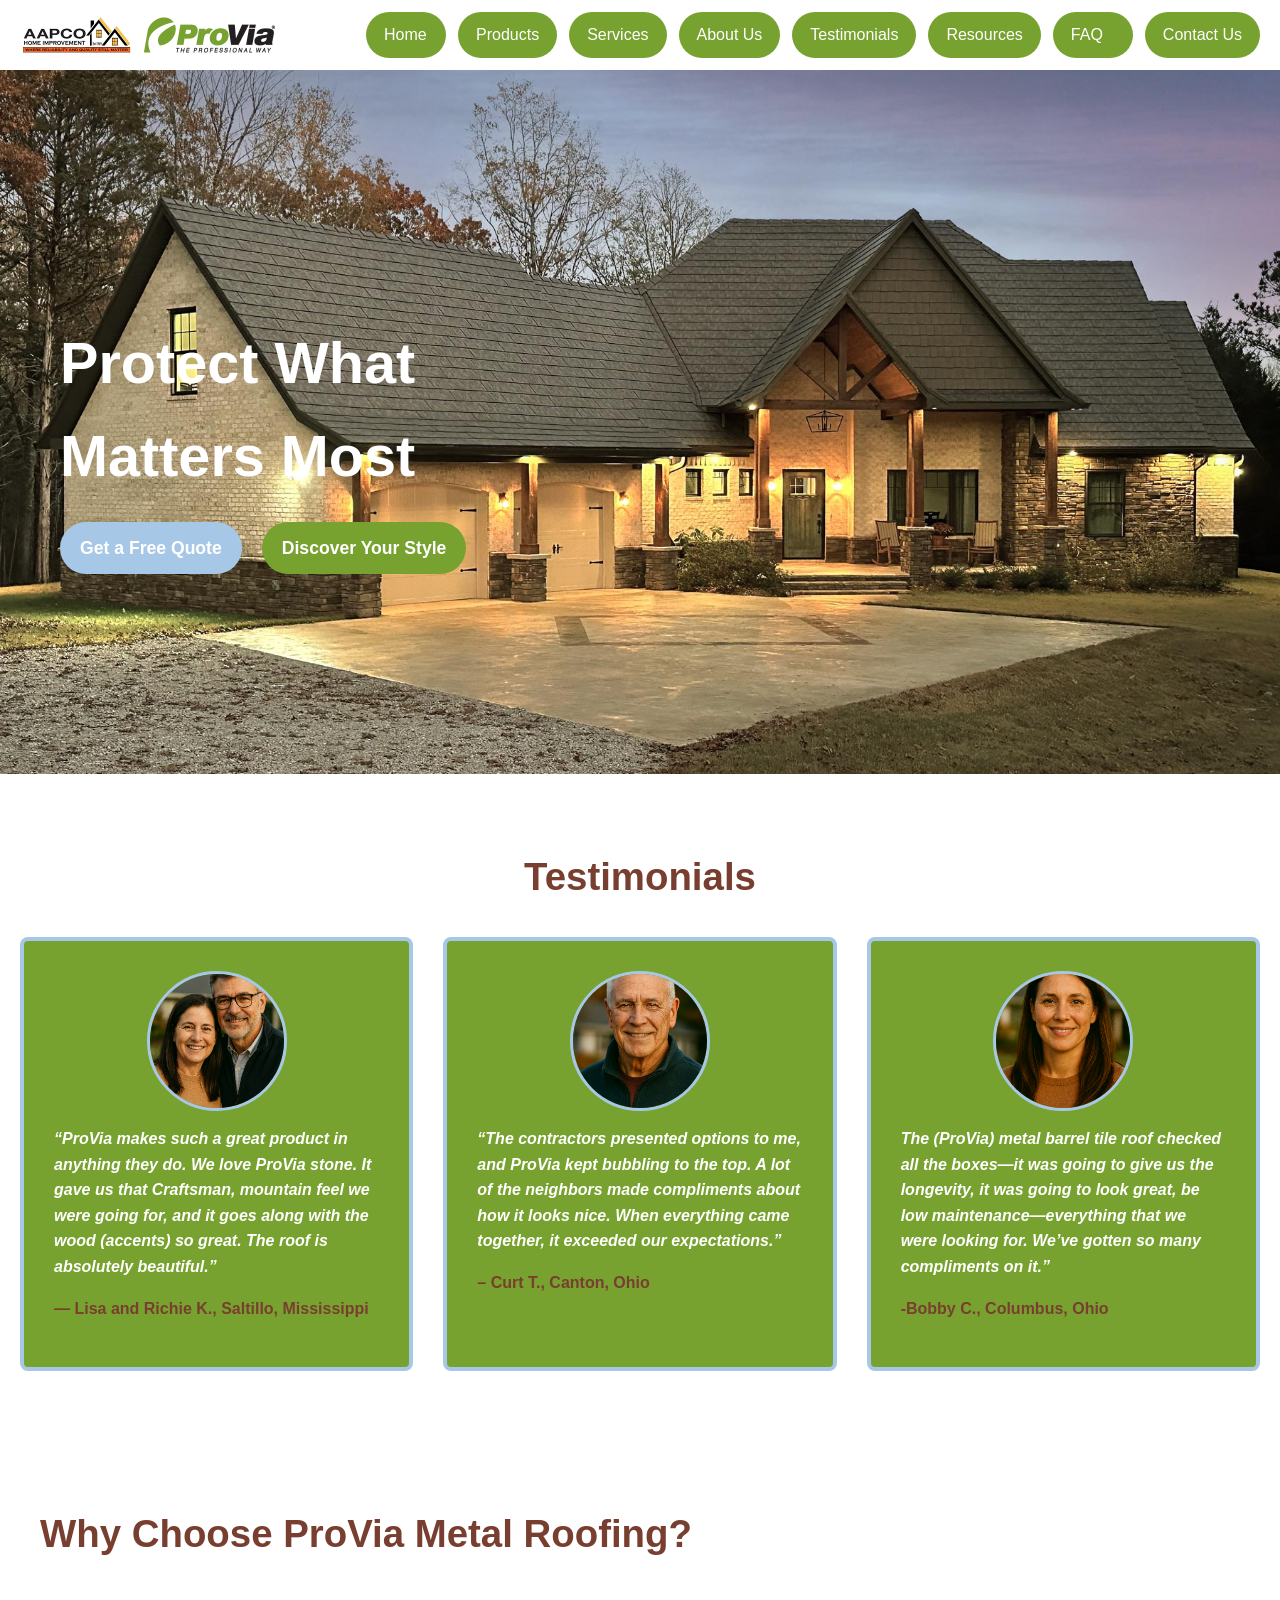
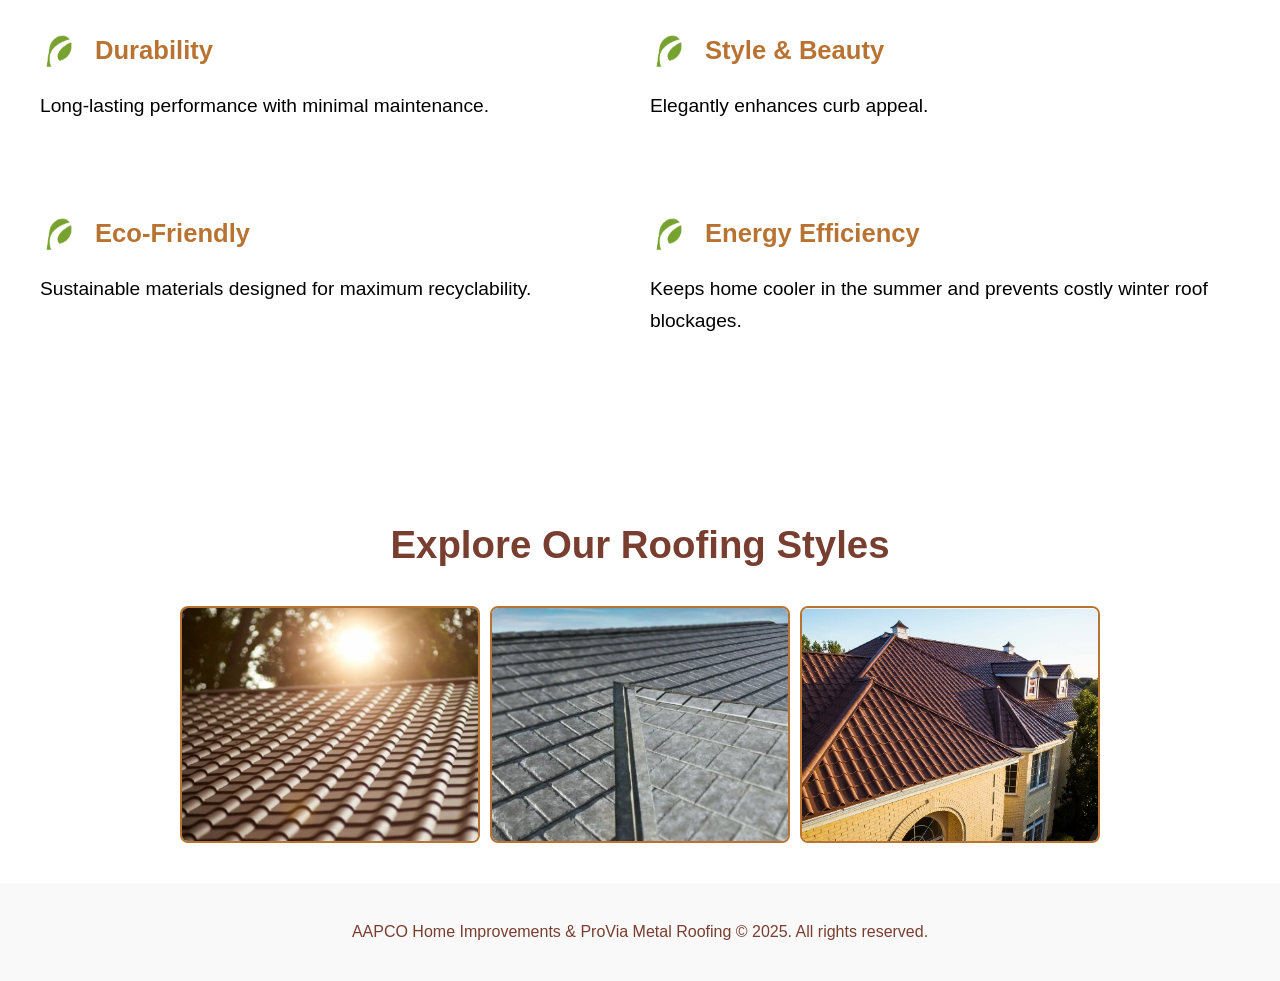
==== commit fe894c1b: "push stuff" ====
--- a/index.html
+++ b/index.html
@@ -20,14 +20,14 @@
     <!-- DESKTOP NAVIGATION -->
     <nav class="main-nav">
         <ul>
-            <li><a href="#">Home</a></li>
-            <li><a href="#">Products</a></li>
-            <li><a href="#">Services</a></li>
-            <li><a href="#">About Us</a></li>
-            <li><a href="#">Testimonials</a></li>
-            <li><a href="#">Resources</a></li>
-            <li><a href="#">FAQ</a></li>
-            <li><a href="#">Contact Us</a></li>
+            <li><a href="index.html">Home</a></li>
+            <li><a href="roofing-styles.html">Products</a></li>
+            <li><a href="services.html">Services</a></li>
+            <li><a href="about.html">About Us</a></li>
+            <li><a href="testimonials.html">Testimonials</a></li>
+            <li><a href="resources.html">Resources</a></li>
+            <li><a href="faq.html">FAQ</a></li>
+            <li><a href="contact.html">Contact Us</a></li>
         </ul>
     </nav>
 
@@ -37,14 +37,14 @@
     <!-- MOBILE NAV -->
     <nav id="mobile-nav">
         <ul>
-            <li><a href="#">Home</a></li>
-            <li><a href="#">Products</a></li>
-            <li><a href="#">Services</a></li>
-            <li><a href="#">About Us</a></li>
-            <li><a href="#">Testimonials</a></li>
-            <li><a href="#">Resources</a></li>
-            <li><a href="#">FAQ</a></li>
-            <li><a href="#">Contact Us</a></li>
+            <li><a href="index.html">Home</a></li>
+            <li><a href="roofing-styles.html">Products</a></li>
+            <li><a href="services.html">Services</a></li>
+            <li><a href="about.html">About Us</a></li>
+            <li><a href="testimonials.html">Testimonials</a></li>
+            <li><a href="resources.html">Resources</a></li>
+            <li><a href="faq.html">FAQ</a></li>
+            <li><a href="contact.html">Contact Us</a></li>
         </ul>
     </nav>
 
@@ -57,8 +57,8 @@
         <div class="hero-content"> 
         <h1>Protect What Matters Most</h1>
         <div class="cta-buttons">
-            <a href="#" class="btn primary">Get a Free Quote</a>
-            <a href="#" class="btn secondary">Discover Your Style</a>
+            <a href="contact.html" class="btn primary">Get a Free Quote</a>
+            <a href="roofing-styles.html" class="btn secondary">Discover Your Style</a>
         </div>
         </div>
     </section>
@@ -117,7 +117,7 @@
 
     <!-- ROOFING STYLES SECTION -->
     <section id="styles">
-        <h2><a href="#styles">Explore Our Roofing Styles</a></h2>
+        <h2><a href="roofing-styles.html">Explore Our Roofing Styles</a></h2>
 
         <div class="style-grid">
             <img src="images/roofing4.png" alt="Roofing style 1">
--- a/css/styles.css
+++ b/css/styles.css
@@ -90,7 +90,6 @@
     flex-shrink: 0;
 }
 
-
 .main-nav a {
     min-width: 80px;
     display: inline-block;
@@ -99,6 +98,7 @@
     color: white;
     text-decoration: none;
     font-weight: 400;
+    border-radius: 999px;
     transition: background-color .2s ease, color .2s ease, border-color .2s ease;
 }
 
@@ -113,13 +113,13 @@
 #mobile-nav {
     display: none;
     position: absolute;
-    top: 100%;          /* places it directly under the header */
+    top: 100%;          
     left: 0;
     width: 100%;
     background-color: #ffffff;
     flex-direction: column;
     padding: 10px 0;
-    z-index: 999;       /* keeps it above content */
+    z-index: 999;
 }
 
 #mobile-nav.open {
@@ -187,7 +187,7 @@
     font-size: 1.1rem;
     font-weight: 700;
     text-align: center;
-    border-radius: 8px;
+    border-radius: 999px;
     display: inline-block;
     text-decoration: none;
 }
@@ -209,7 +209,6 @@
 .btn.secondary:hover {
     background-color: var(--light-blue);
 }
-
 
 /* ---------- TESTIMONIALS ---------- */
 
@@ -223,15 +222,7 @@
     margin-bottom: 20px;
 }
 
-#testimonials article {
-    background-color: var(--green);
-    border: 4px solid var(--light-blue);
-    padding: 20px;
-    border-radius: 12px;
-    color: white;
-    overflow: auto;
-}
-
+/* MOBILE SLIDER BEHAVIOR */
 .testimonial-slider {
     position: relative;
 }
@@ -248,6 +239,15 @@
 .testimonial.active {
     opacity: 1;
     position: relative;
+}
+
+#testimonials article {
+    background-color: var(--green);
+    border: 4px solid var(--light-blue);
+    padding: 20px;
+    border-radius: 8px;
+    color: white;
+    overflow: auto;
 }
 
 /* Circle image */
@@ -322,7 +322,6 @@
     color: var(--tan);       
 }
 
-
 .style-grid {
     display: flex;
     justify-content: center;
@@ -352,7 +351,6 @@
 
 @media (min-width: 600px) {
    
-    /* Hide hamburger + mobile nav */
     #menu-toggle {
         display: none;
     }
@@ -361,13 +359,10 @@
         display: none !important;
     }
 
-    /* Show desktop nav */
     .main-nav {
         display: block;
     }
 
-
-    /* Hero */
     #hero {
         padding: 120px 40px;
     }
@@ -381,7 +376,7 @@
         gap: 20px;
     }
 
-    /* Testimonials: side-by-side */
+    /* Tablet testimonial layout */
     #testimonials article {
         display: flex;
         align-items: center;
@@ -420,9 +415,58 @@
 
 @media (min-width: 900px) {
 
+    /* ⭐⭐⭐ DESKTOP TESTIMONIAL GRID ⭐⭐⭐ */
+    .testimonial-slider {
+        display: grid;
+        grid-template-columns: repeat(3, 1fr);
+        gap: 30px;
+        position: static;
+    }
+
+    .testimonial {
+        opacity: 1 !important;
+        position: static !important;
+        width: 100%;
+        transition: none;
+    }
+
+    #testimonials article {
+        display: block;
+        max-width: 100%;
+        padding: 30px;
+    }
+
+    #testimonials article img {
+        float: none;
+        margin: 0 auto 15px auto;
+        display: block;
+    }
+
+    #testimonials h2 {
+        font-size: 2.4rem;  
+        margin-bottom: 30px; 
+        text-align: center;
+    }
+
     /* Why Choose: 2 columns */
     #why-choose {
         grid-template-columns: repeat(2, 1fr);
+        padding: 60px 40px; 
+    }
+
+    #why-choose h2 {
+        font-size: 2.4rem;
+    }
+
+    #why-choose h3 {
+        font-size: 1.6rem; 
+        background-size: 60px 60px;
+        padding-left: 55px;
+    }
+
+    #why-choose p {
+        font-size: 1.2rem; 
+        line-height: 1.7;
     }
 
     /* Roofing Styles: 3 columns */
@@ -430,41 +474,12 @@
         width: 30%;
     }
 
+    #styles h2 {
+        font-size: 2.4rem;   
+        margin-bottom: 30px; 
+    }
+
     #hero h1 {
         font-size: 3.6rem;
     }
-
-/* Testimonials: larger on desktop */
-#testimonials h2 {
-    font-size: 2.4rem;  
-    margin-bottom: 30px; 
-}
-
-
-/* Make Why Choose section larger on desktop */
-#why-choose {
-    padding: 60px 40px; 
-}
-
-#why-choose h2 {
-    font-size: 2.4rem;
-}
-
-#why-choose h3 {
-    font-size: 1.6rem; 
-    background-size: 60px 60px;
-    padding-left: 55px;
-}
-
-#why-choose p {
-    font-size: 1.2rem; 
-    line-height: 1.7;
-}
-
-/* Make Roofing Styles section larger on desktop */
-
-#styles h2 {
-    font-size: 2.4rem;   
-    margin-bottom: 30px; 
-}
-}+}
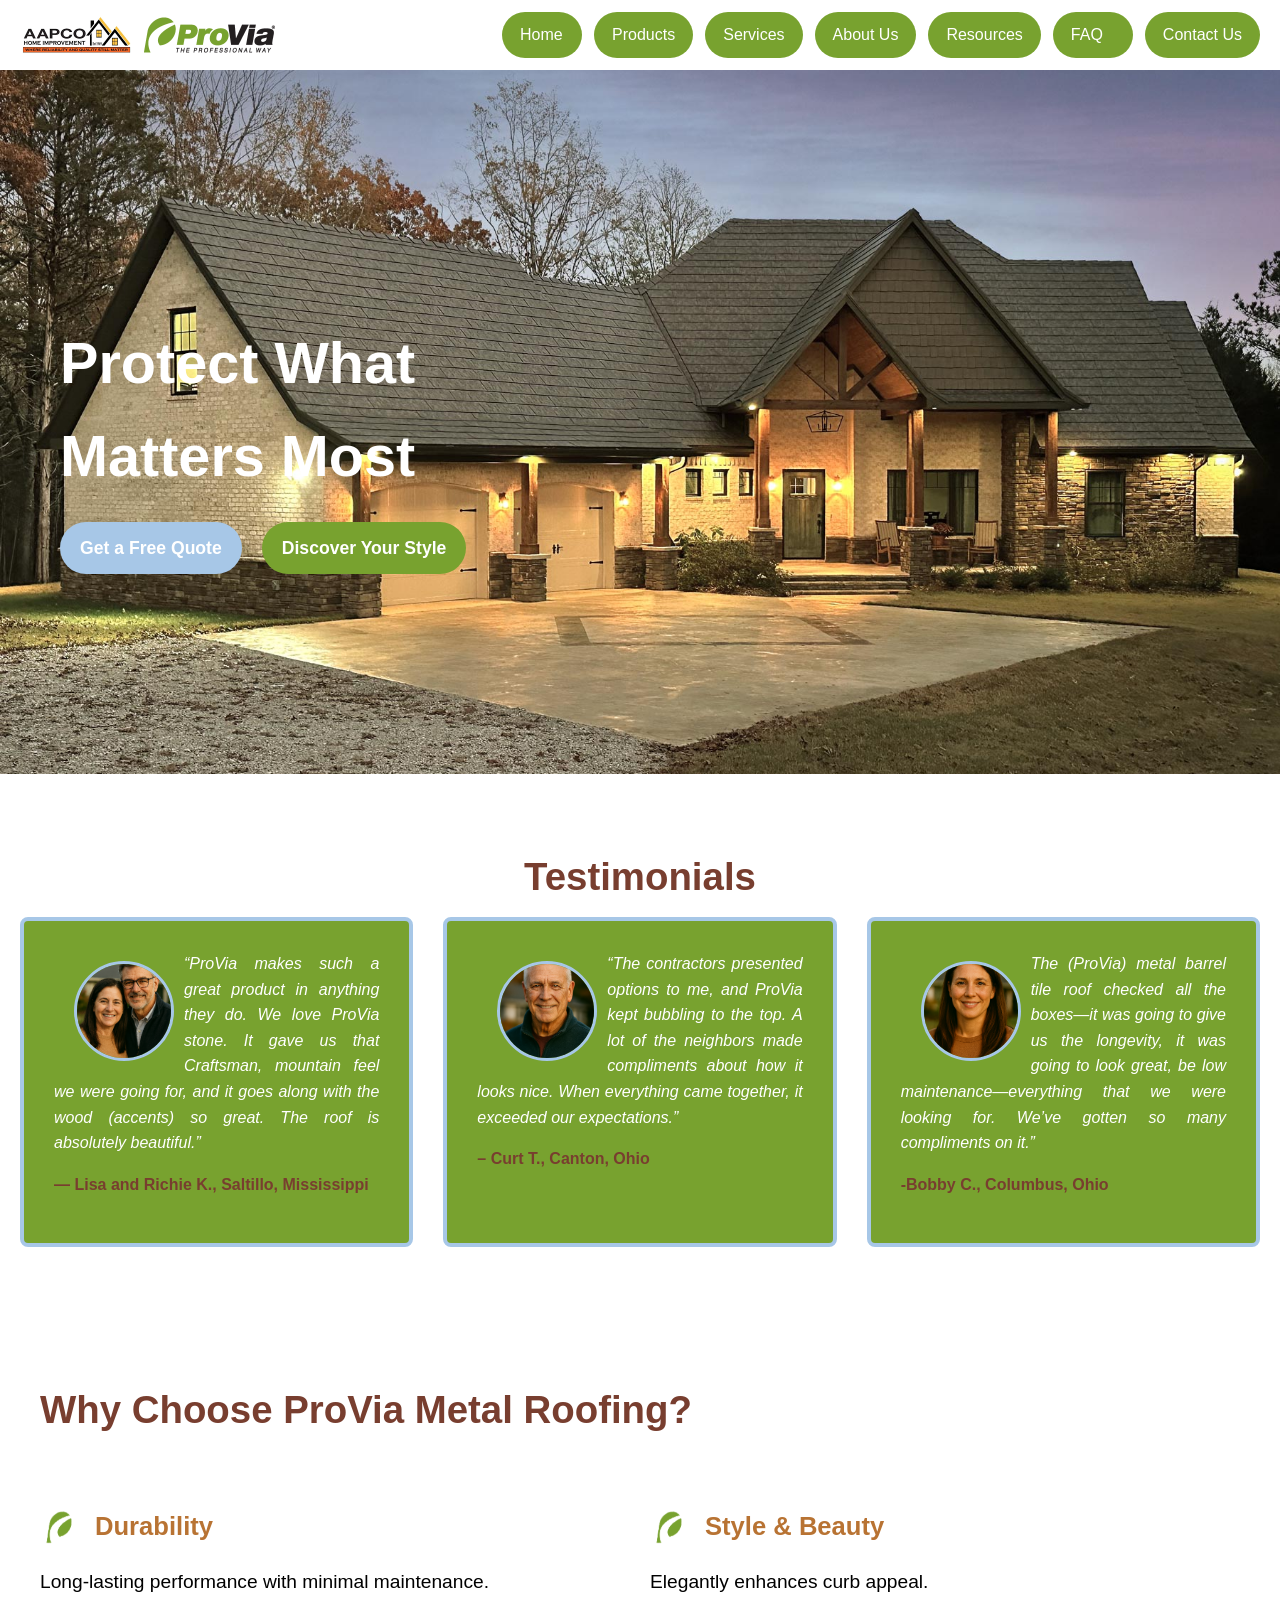
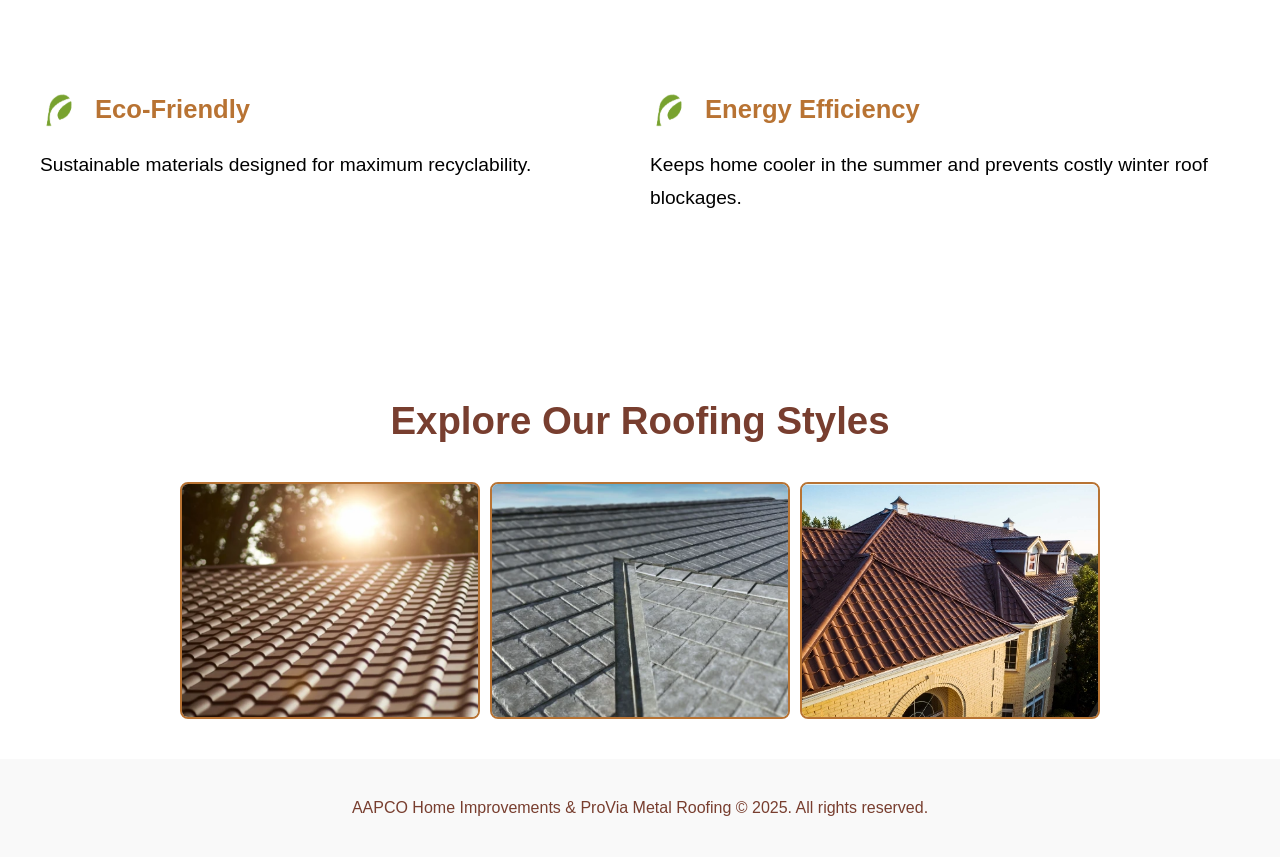
==== commit 0543e409: "remove testimonials page and links to it from all pages" ====
--- a/index.html
+++ b/index.html
@@ -24,7 +24,7 @@
             <li><a href="roofing-styles.html">Products</a></li>
             <li><a href="services.html">Services</a></li>
             <li><a href="about.html">About Us</a></li>
-            <li><a href="testimonials.html">Testimonials</a></li>
+
             <li><a href="resources.html">Resources</a></li>
             <li><a href="faq.html">FAQ</a></li>
             <li><a href="contact.html">Contact Us</a></li>
@@ -41,7 +41,6 @@
             <li><a href="roofing-styles.html">Products</a></li>
             <li><a href="services.html">Services</a></li>
             <li><a href="about.html">About Us</a></li>
-            <li><a href="testimonials.html">Testimonials</a></li>
             <li><a href="resources.html">Resources</a></li>
             <li><a href="faq.html">FAQ</a></li>
             <li><a href="contact.html">Contact Us</a></li>
--- a/css/styles.css
+++ b/css/styles.css
@@ -253,8 +253,8 @@
 /* Circle image */
 #testimonials article img {
     float: left;
-    width: 100px;
-    height: 100px;
+    width: 150px;
+    height: 150px;
     border-radius: 50%;
     object-fit: cover;
     border: 3px solid rgb(167,199,231);
@@ -265,7 +265,7 @@
 #testimonials blockquote {
     margin: 0 0 10px 0;
     font-style: italic;
-    font-weight: 600;
+    font-weight: 400;
 }
 
 .customer-name {
@@ -388,9 +388,9 @@
     }
 
     #testimonials article img {
-        float: none;
-        width: 140px;
-        height: 140px;
+        float: left;
+        width: 100px;
+        height: 100px;
         margin: 0;
     }
 
@@ -437,14 +437,18 @@
     }
 
     #testimonials article img {
-        float: none;
-        margin: 0 auto 15px auto;
+        float: left;
+        margin: 10px 10px 10px 20px;
         display: block;
+    }
+
+    #testimonials blockquote {
+        text-align: justify;
     }
 
     #testimonials h2 {
         font-size: 2.4rem;  
-        margin-bottom: 30px; 
+        margin-bottom: 10px; 
         text-align: center;
     }
 
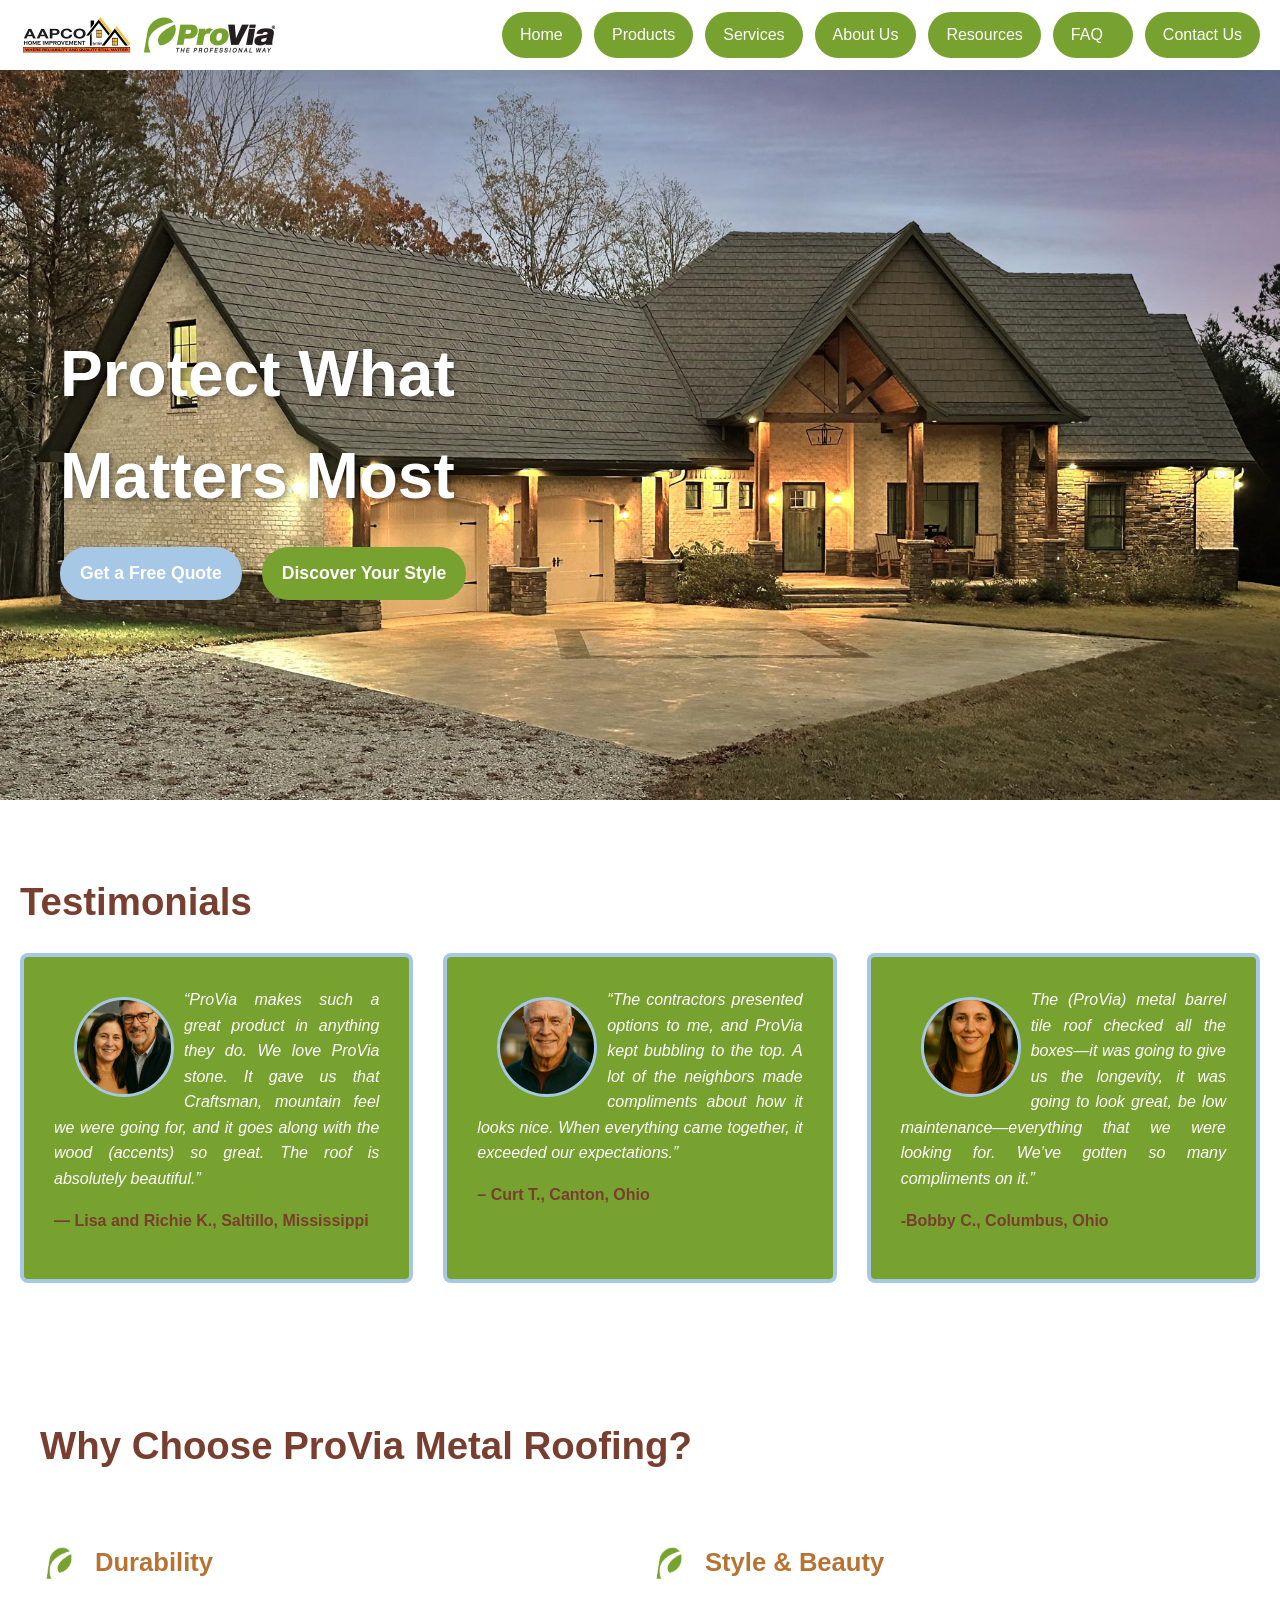
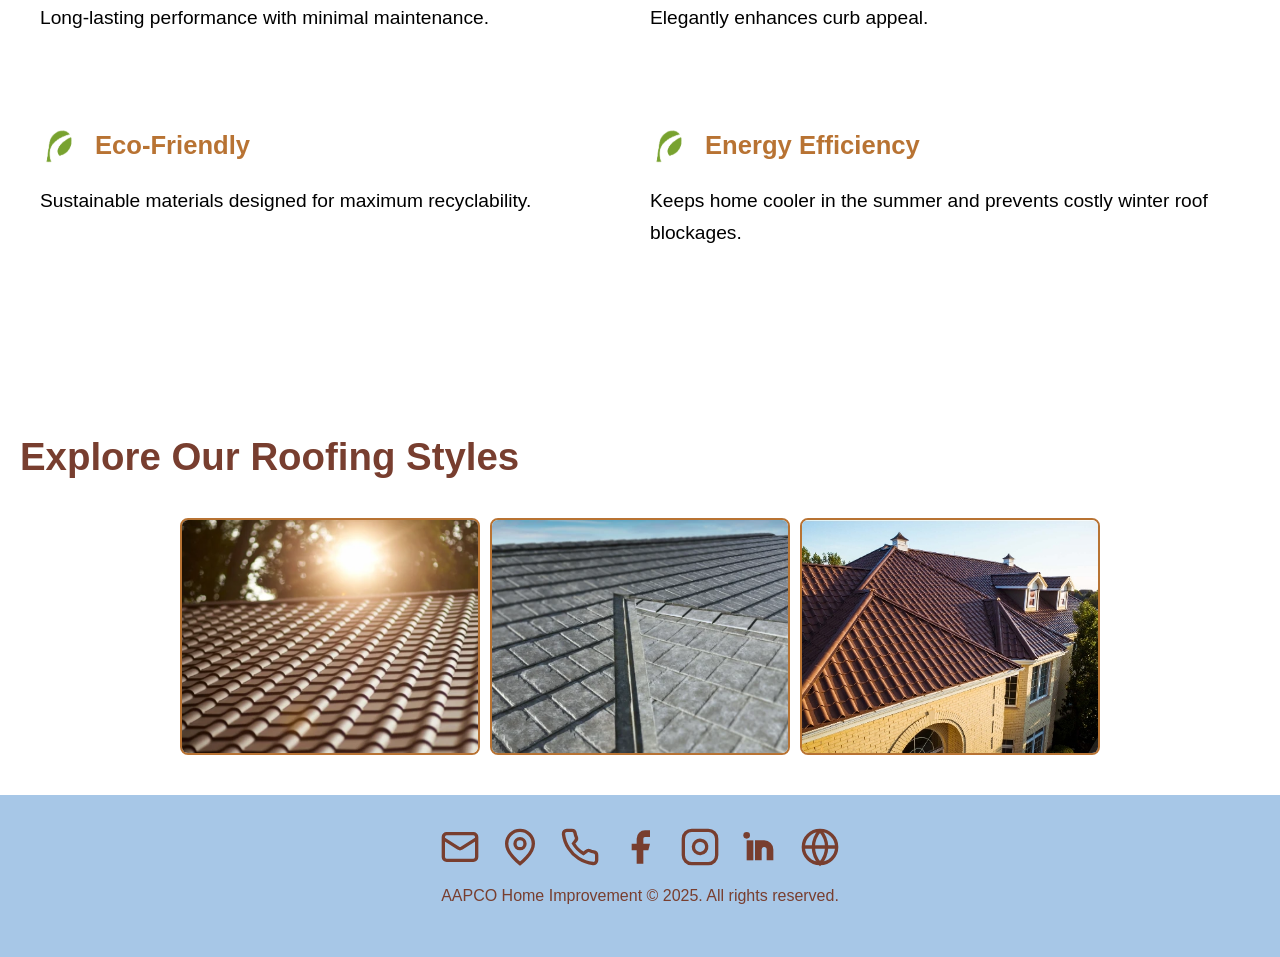
==== commit c5c56b28: "update footer" ====
--- a/index.html
+++ b/index.html
@@ -128,9 +128,75 @@
 </main>
 
 <!-- FOOTER -->
-<footer>
-    <p>AAPCO Home Improvements & ProVia Metal Roofing © 2025. All rights reserved.</p>
+<footer class="footer">
+  <div class="footer-links">
+
+    <!-- Email -->
+    <a href="mailto:info@aapcohi.com" aria-label="Email">
+      <svg class="icon" viewBox="0 0 24 24" fill="none" stroke="currentColor" stroke-width="2">
+        <rect width="20" height="16" x="2" y="4" rx="2"/>
+        <path d="m22 7-8.97 5.7a1.94 1.94 0 0 1-2.06 0L2 7"/>
+      </svg>
+    </a>
+
+    <!-- Address -->
+    <a href="https://www.google.com/maps?q=AAPCO+Home+Improvement" target="_blank" rel="noopener" aria-label="Address">
+      <svg class="icon" viewBox="0 0 24 24" fill="none" stroke="currentColor" stroke-width="2">
+        <path d="M20 10c0 6-8 12-8 12S4 16 4 10a8 8 0 1 1 16 0"/>
+        <circle cx="12" cy="10" r="3"/>
+      </svg>
+    </a>
+
+    <!-- Phone -->
+    <a href="tel:800-849-8965" aria-label="Phone">
+      <svg class="icon" viewBox="0 0 24 24" fill="none" stroke="currentColor" stroke-width="2">
+        <path d="M22 16.92v3a2 2 0 0 1-2.18 2 19.79 19.79 0 0 1-8.63-3.07 19.5 19.5 0 0 1-6-6A19.79 19.79 0 0 1 2.08 4.18 2 2 0 0 1 4.06 2h3a2 2 0 0 1 2 1.72c.12.81.37 1.6.72 2.34a2 2 0 0 1-.45 2.18L8.09 9.91a16 16 0 0 0 6 6l1.67-1.24a2 2 0 0 1 2.18-.45c.74.35 1.53.6 2.34.72A2 2 0 0 1 22 16.92"/>
+      </svg>
+    </a>
+
+    <!-- Facebook -->
+    <a href="https://www.facebook.com/aapcohi" target="_blank" rel="noopener" aria-label="Facebook">
+      <svg class="icon" viewBox="0 0 24 24" fill="currentColor">
+        <path d="M18 2h-3a5 5 0 0 0-5 5v3H7v4h3v8h4v-8h3l1-4h-4V7a1 1 0 0 1 1-1h3z"/>
+      </svg>
+    </a>
+
+    <!-- Instagram -->
+    <a href="https://www.instagram.com/aapcofamily_co/" target="_blank" rel="noopener" aria-label="Instagram">
+      <svg class="icon" viewBox="0 0 24 24" fill="none" stroke="currentColor" stroke-width="2">
+        <rect width="20" height="20" x="2" y="2" rx="5"/>
+        <path d="M16 11.37A4 4 0 1 1 12.63 8 4 4 0 0 1 16 11.37z"/>
+        <path d="M17.5 6.5h.01"/>
+      </svg>
+    </a>
+
+    <!-- LinkedIn -->
+    <a href="https://www.linkedin.com/company/aapco-of-richmond/" target="_blank" rel="noopener" aria-label="LinkedIn">
+      <svg class="icon" viewBox="0 0 24 24" fill="currentColor">
+        <path d="M4 3a2 2 0 1 1 0 4 2 2 0 0 1 0-4z"/>
+        <path d="M4 8h4v12H4z"/>
+        <path d="M14.5 8A5.5 5.5 0 0 1 20 13.5V20h-4v-6.5a1.5 1.5 0 0 0-3 0V20h-4V8z"/>
+      </svg>
+    </a>
+
+    <!-- Website -->
+    <a href="https://www.aapcohi.com" target="_blank" rel="noopener" aria-label="AAPCO Website">
+      <svg class="icon" viewBox="0 0 24 24" fill="none" stroke="currentColor" stroke-width="2">
+        <circle cx="12" cy="12" r="10"/>
+        <path d="M2 12h20"/>
+        <path d="M12 2a15.3 15.3 0 0 1 4 10 15.3 15.3 0 0 1-4 10 15.3 15.3 0 0 1-4-10 15.3 15.3 0 0 1 4-10"/>
+      </svg>
+    </a>
+
+  </div>
+
+  <p class="footer-copy">
+    AAPCO Home Improvement © 2025. All rights reserved.
+  </p>
 </footer>
+
+
+
 <script src="js/script.js"></script>
 </body>
 </html>
--- a/css/styles.css
+++ b/css/styles.css
@@ -33,7 +33,7 @@
     max-width: 1200px;
 }
 
-/* ---------- HEADER ---------- */
+/*  HEADER  */
 
 header {
     flex-wrap: nowrap;
@@ -152,7 +152,26 @@
     color: black;
 }
 
-/* ---------- HERO SECTION ---------- */
+/* Global H1 for all non-hero pages */
+body h1:not(#hero h1) {
+    font-size: 1.8rem;
+    color: var(--copper);
+    margin: 20px 0;
+    font-weight: 700;
+    text-align: left;
+}
+
+#testimonials h2,
+#styles h2 {
+    text-align: left;
+}
+
+h1, h2, h3 {
+    text-align: left;
+}
+
+/* ---------- MAIN PAGE ---------- */
+/*  HERO SECTION  */
 
 #hero {
     background-image: url('../images/roofing-background.jpg');
@@ -171,7 +190,7 @@
 }
 
 #hero h1 {
-    font-size: 2.4rem;
+    font-size: 2.8rem;
     margin-bottom: 20px;
     max-width: 300px;
 }
@@ -210,17 +229,12 @@
     background-color: var(--light-blue);
 }
 
-/* ---------- TESTIMONIALS ---------- */
+/*  TESTIMONIALS  */
 
 #testimonials {
     padding: 40px 20px;
 }
 
-#testimonials h2 {
-    font-size: 1.8rem;
-    color: var(--copper);
-    margin-bottom: 20px;
-}
 
 /* MOBILE SLIDER BEHAVIOR */
 .testimonial-slider {
@@ -274,7 +288,7 @@
     color: var(--copper);
 }
 
-/* ---------- WHY CHOOSE PROVIA ---------- */
+/* WHY CHOOSE PROVIA  */
 
 #why-choose {
     padding: 40px 20px;
@@ -284,6 +298,7 @@
     font-size: 1.8rem;
     color: var(--copper);
     margin-bottom: 20px;
+    text-align: left;
 }
 
 #why-choose article {
@@ -300,7 +315,7 @@
     background-position: -12px center;
 }
 
-/* ---------- ROOFING STYLES ---------- */
+/*  ROOFING STYLES  */
 
 #styles {
     padding: 40px 20px;
@@ -311,6 +326,7 @@
     font-size: 1.8rem;
     color: var(--copper);
     margin-bottom: 20px;
+    text-align: left;
 }
 
 #styles h2 a {
@@ -337,15 +353,101 @@
     object-fit: cover;
 }
 
-/* ---------- FOOTER ---------- */
-
-footer {
-    text-align: center;
+/*  FOOTER  */
+
+.footer {
+  background: var(--light-blue);
+  padding: 2rem 1rem;
+  text-align: center;
+}
+
+.footer-links {
+  display: flex;
+  flex-wrap: wrap;
+  justify-content: center;
+  gap: 1.25rem;
+  margin-bottom: 1rem;
+}
+
+.footer-links a {
+  display: flex;
+  align-items: center;
+  gap: 0.4rem;
+  color: var(--copper);
+  text-decoration: none;
+  font-size: 0.95rem;
+  font-weight: 500;
+}
+
+.footer-links a:hover {
+  color: var(--green);
+}
+
+.icon {
+  width: 40px;
+  height: 40px;
+}
+
+.footer-copy {
+    color: var(--copper);
+}
+
+/* ---------- FAQ PAGE ---------- */
+
+/* 
+
+/* FAQ image row */
+
+.faq-image-row {
+    width: 100vw;               
+    position: relative;
+    left: 50%;
+    right: 50%;
+    margin-left: -50vw;         
+    margin-right: -50vw;
+    display: flex;
+    justify-content: center;
+    gap: 20px;
     padding: 20px;
-    background-color: #f9f9f9;
-    color: var(--copper);
-    font-weight: 500;
-}
+    background-color: var(--green);
+    border-radius: 0;           
+}
+
+.faq-image-row img {
+    width: 100%;
+    max-width: 300px;
+    aspect-ratio: 1 / 1;
+    object-fit: cover;
+    border: 4px solid var(--light-blue);
+    border-radius: 8px;
+}
+
+
+
+
+/* FAQ accordion */
+.faq-item h3 {
+    cursor: pointer;
+    background: #f4f1ec;
+    padding: 0.75rem 1rem;
+    border-radius: 6px;
+    margin-bottom: 0.5rem;
+    transition: background 0.3s ease;
+}
+
+.faq-item h3:hover {
+    background: #e8e3dc;
+}
+
+.faq-item p {
+    display: none;
+    padding: 0.75rem 1rem;
+    background: #fff;
+    border-left: 3px solid #8b6f47;
+    margin-bottom: 1rem;
+    border-radius: 0 0 6px 6px;
+}
+
 
 /* ---------- TABLET (min-width: 600px) ---------- */
 
@@ -368,13 +470,15 @@
     }
 
     #hero h1 {
-        font-size: 3rem;
+        font-size: 2.8rem;
         max-width: 500px;
     }
 
     .cta-buttons {
         gap: 20px;
     }
+
+
 
     /* Tablet testimonial layout */
     #testimonials article {
@@ -447,10 +551,11 @@
     }
 
     #testimonials h2 {
-        font-size: 2.4rem;  
-        margin-bottom: 10px; 
-        text-align: center;
-    }
+    font-size: 2.4rem;
+    color: var(--copper);
+    margin-bottom: 20px;
+    text-align: left;
+}
 
     /* Why Choose: 2 columns */
     #why-choose {
@@ -484,6 +589,9 @@
     }
 
     #hero h1 {
-        font-size: 3.6rem;
-    }
-}
+        font-size: 4rem;
+        text-shadow: 2px 2px 6px rgba(0,0,0,0.45);
+}
+
+    }
+}
